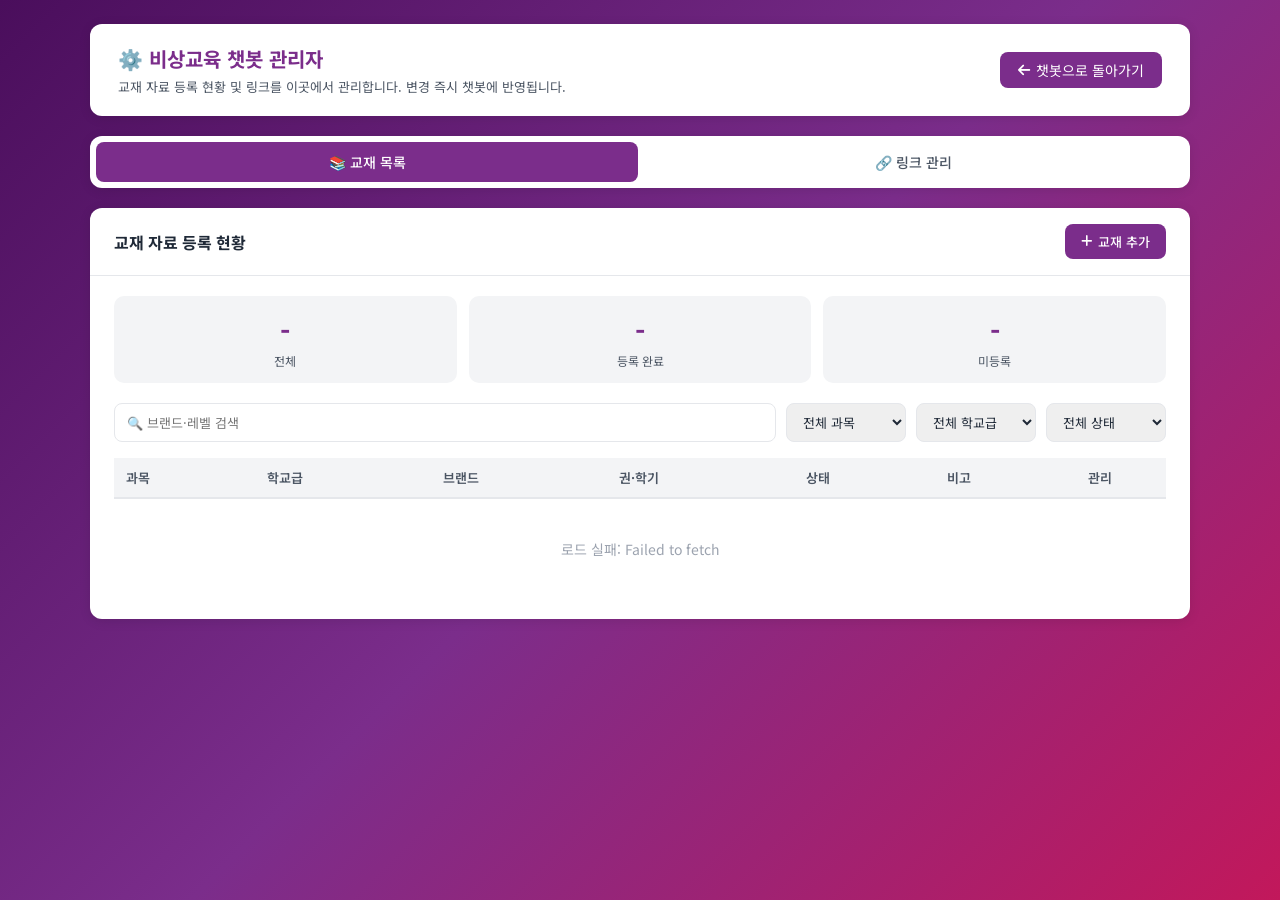
==== admin.html @ 57914b48 "Add files via upload" ====
<!DOCTYPE html>
<html lang="ko">
<head>
  <meta charset="UTF-8" />
  <meta name="viewport" content="width=device-width, initial-scale=1.0" />
  <title>비상교육 챗봇 관리자</title>
  <link rel="stylesheet" href="https://cdn.jsdelivr.net/npm/@fortawesome/fontawesome-free@6.4.0/css/all.min.css" />
  <link href="https://fonts.googleapis.com/css2?family=Noto+Sans+KR:wght@400;500;700&display=swap" rel="stylesheet" />
  <style>
    *, *::before, *::after { box-sizing: border-box; margin: 0; padding: 0; }
    :root {
      --primary: #7B2D8B;
      --primary-dark: #5a1f67;
      --accent: #E91E8C;
      --green: #16a34a;
      --red: #dc2626;
      --gray-100: #f3f4f6;
      --gray-200: #e5e7eb;
      --gray-400: #9ca3af;
      --gray-600: #4b5563;
      --gray-800: #1f2937;
      --shadow: 0 2px 12px rgba(0,0,0,0.1);
      --radius: 12px;
    }
    body {
      font-family: 'Noto Sans KR', sans-serif;
      background: linear-gradient(135deg, #4A0E5C 0%, #7B2D8B 50%, #C2185B 100%);
      min-height: 100vh;
      padding: 24px 16px;
      color: var(--gray-800);
    }
    .container { max-width: 1100px; margin: 0 auto; display: flex; flex-direction: column; gap: 20px; }

    /* ── 헤더 ── */
    .page-header {
      background: white;
      border-radius: var(--radius);
      padding: 20px 28px;
      box-shadow: var(--shadow);
      display: flex; align-items: center; justify-content: space-between; flex-wrap: wrap; gap: 12px;
    }
    .page-header h1 { font-size: 20px; font-weight: 700; color: var(--primary); }
    .page-header p { font-size: 13px; color: var(--gray-600); margin-top: 4px; }
    .back-btn {
      background: var(--primary); color: white; border: none; border-radius: 8px;
      padding: 8px 18px; font-size: 14px; cursor: pointer; text-decoration: none;
      display: inline-flex; align-items: center; gap: 6px;
    }
    .back-btn:hover { background: var(--primary-dark); }

    /* ── 탭 ── */
    .tab-bar {
      display: flex; gap: 4px;
      background: white; border-radius: var(--radius); padding: 6px;
      box-shadow: var(--shadow);
    }
    .tab-btn {
      flex: 1; padding: 10px; border: none; border-radius: 8px; cursor: pointer;
      font-size: 14px; font-weight: 500; font-family: inherit;
      background: transparent; color: var(--gray-600); transition: all 0.2s;
    }
    .tab-btn.active { background: var(--primary); color: white; }
    .tab-btn:hover:not(.active) { background: var(--gray-100); }

    /* ── 패널 ── */
    .panel { background: white; border-radius: var(--radius); box-shadow: var(--shadow); overflow: hidden; }
    .panel-header {
      padding: 16px 24px; border-bottom: 1px solid var(--gray-200);
      display: flex; align-items: center; justify-content: space-between; flex-wrap: wrap; gap: 10px;
    }
    .panel-header h2 { font-size: 16px; font-weight: 700; }
    .panel-body { padding: 20px 24px; }

    /* ── 버튼 ── */
    .btn {
      display: inline-flex; align-items: center; gap: 6px;
      padding: 8px 16px; border: none; border-radius: 8px; cursor: pointer;
      font-size: 13px; font-weight: 500; font-family: inherit; transition: all 0.2s;
    }
    .btn-primary { background: var(--primary); color: white; }
    .btn-primary:hover { background: var(--primary-dark); }
    .btn-success { background: var(--green); color: white; }
    .btn-success:hover { filter: brightness(0.9); }
    .btn-danger { background: var(--red); color: white; }
    .btn-danger:hover { filter: brightness(0.9); }
    .btn-ghost { background: var(--gray-100); color: var(--gray-600); border: 1px solid var(--gray-200); }
    .btn-ghost:hover { background: var(--gray-200); }
    .btn-sm { padding: 5px 10px; font-size: 12px; }

    /* ── 검색/필터 ── */
    .filter-row { display: flex; gap: 10px; flex-wrap: wrap; margin-bottom: 16px; }
    .filter-row input, .filter-row select {
      padding: 8px 12px; border: 1.5px solid var(--gray-200); border-radius: 8px;
      font-size: 13px; font-family: inherit; outline: none; color: var(--gray-800);
    }
    .filter-row input:focus, .filter-row select:focus { border-color: var(--primary); }
    .filter-row input { flex: 1; min-width: 160px; }
    .filter-row select { min-width: 120px; }

    /* ── 테이블 ── */
    .table-wrap { overflow-x: auto; }
    table { width: 100%; border-collapse: collapse; font-size: 13px; }
    th { background: var(--gray-100); padding: 10px 12px; text-align: left; font-weight: 600; color: var(--gray-600); border-bottom: 2px solid var(--gray-200); white-space: nowrap; }
    td { padding: 10px 12px; border-bottom: 1px solid var(--gray-200); vertical-align: middle; }
    tr:last-child td { border-bottom: none; }
    tr:hover td { background: #faf5ff; }

    .badge {
      display: inline-block; padding: 2px 8px; border-radius: 20px; font-size: 11px; font-weight: 600;
    }
    .badge-on { background: #dcfce7; color: #15803d; }
    .badge-off { background: #fee2e2; color: #dc2626; }

    .subject-tag {
      display: inline-block; padding: 2px 8px; border-radius: 20px; font-size: 11px; font-weight: 500;
    }
    .tag-수학 { background: #dbeafe; color: #1d4ed8; }
    .tag-영어 { background: #d1fae5; color: #065f46; }
    .tag-과학 { background: #fef3c7; color: #92400e; }
    .tag-사회역사 { background: #ede9fe; color: #5b21b6; }
    .tag-국어 { background: #fce7f3; color: #9d174d; }
    .tag-완자공부력 { background: #ffedd5; color: #9a3412; }

    /* ── 모달 ── */
    .modal-backdrop {
      display: none; position: fixed; inset: 0; background: rgba(0,0,0,0.5);
      z-index: 100; align-items: center; justify-content: center; padding: 20px;
    }
    .modal-backdrop.open { display: flex; }
    .modal {
      background: white; border-radius: var(--radius); width: 100%; max-width: 520px;
      box-shadow: 0 20px 60px rgba(0,0,0,0.3); overflow: hidden;
      animation: fadeUp 0.2s ease;
    }
    @keyframes fadeUp { from { opacity:0; transform:translateY(20px); } to { opacity:1; transform:none; } }
    .modal-header {
      padding: 16px 20px; background: var(--primary); color: white;
      display: flex; align-items: center; justify-content: space-between;
    }
    .modal-header h3 { font-size: 16px; font-weight: 700; }
    .modal-close { background: none; border: none; color: white; font-size: 20px; cursor: pointer; line-height: 1; }
    .modal-body { padding: 20px; display: flex; flex-direction: column; gap: 14px; }
    .modal-footer { padding: 14px 20px; border-top: 1px solid var(--gray-200); display: flex; justify-content: flex-end; gap: 10px; }

    .form-group { display: flex; flex-direction: column; gap: 5px; }
    .form-group label { font-size: 12px; font-weight: 600; color: var(--gray-600); }
    .form-group input, .form-group select, .form-group textarea {
      padding: 9px 12px; border: 1.5px solid var(--gray-200); border-radius: 8px;
      font-size: 14px; font-family: inherit; outline: none; color: var(--gray-800);
      transition: border-color 0.2s;
    }
    .form-group input:focus, .form-group select:focus, .form-group textarea:focus { border-color: var(--primary); }
    .form-group textarea { resize: vertical; min-height: 60px; }
    .checkbox-row { display: flex; align-items: center; gap: 8px; cursor: pointer; }
    .checkbox-row input[type="checkbox"] { width: 16px; height: 16px; accent-color: var(--primary); cursor: pointer; }
    .checkbox-row span { font-size: 14px; }

    /* ── 토스트 ── */
    .toast {
      position: fixed; bottom: 24px; right: 24px; z-index: 200;
      background: var(--gray-800); color: white; padding: 12px 20px; border-radius: 10px;
      font-size: 14px; box-shadow: 0 4px 20px rgba(0,0,0,0.3);
      transform: translateY(60px); opacity: 0; transition: all 0.3s ease;
    }
    .toast.show { transform: none; opacity: 1; }
    .toast.success { background: var(--green); }
    .toast.error { background: var(--red); }

    /* ── 요약 카드 ── */
    .stat-row { display: flex; gap: 12px; flex-wrap: wrap; margin-bottom: 20px; }
    .stat-card {
      flex: 1; min-width: 130px; background: var(--gray-100); border-radius: 10px;
      padding: 14px 16px; text-align: center;
    }
    .stat-num { font-size: 28px; font-weight: 700; color: var(--primary); }
    .stat-label { font-size: 12px; color: var(--gray-600); margin-top: 2px; }

    .tab-content { display: none; }
    .tab-content.active { display: block; }

    .empty-row td { text-align: center; color: var(--gray-400); padding: 40px; }
    .loading { text-align: center; color: var(--gray-400); padding: 40px; font-size: 14px; }
  </style>
</head>
<body>
<div class="container">

  <!-- 헤더 -->
  <div class="page-header">
    <div>
      <h1>⚙️ 비상교육 챗봇 관리자</h1>
      <p>교재 자료 등록 현황 및 링크를 이곳에서 관리합니다. 변경 즉시 챗봇에 반영됩니다.</p>
    </div>
    <a href="index.html" class="back-btn"><i class="fa fa-arrow-left"></i> 챗봇으로 돌아가기</a>
  </div>

  <!-- 탭 -->
  <div class="tab-bar">
    <button class="tab-btn active" onclick="switchTab('textbooks')">📚 교재 목록</button>
    <button class="tab-btn" onclick="switchTab('links')">🔗 링크 관리</button>
  </div>

  <!-- ══ 교재 탭 ══ -->
  <div id="tab-textbooks" class="tab-content active">
    <div class="panel">
      <div class="panel-header">
        <h2>교재 자료 등록 현황</h2>
        <button class="btn btn-primary" onclick="openTextbookModal()">
          <i class="fa fa-plus"></i> 교재 추가
        </button>
      </div>
      <div class="panel-body">
        <!-- 통계 -->
        <div class="stat-row" id="statRow">
          <div class="stat-card"><div class="stat-num" id="statTotal">-</div><div class="stat-label">전체</div></div>
          <div class="stat-card"><div class="stat-num" id="statReg">-</div><div class="stat-label">등록 완료</div></div>
          <div class="stat-card"><div class="stat-num" id="statUnreg">-</div><div class="stat-label">미등록</div></div>
        </div>
        <!-- 필터 -->
        <div class="filter-row">
          <input type="text" id="tbSearch" placeholder="🔍 브랜드·레벨 검색" oninput="renderTextbooks()" />
          <select id="tbSubject" onchange="renderTextbooks()">
            <option value="">전체 과목</option>
            <option>수학</option><option>영어</option><option>과학</option>
            <option>사회역사</option><option>국어</option><option>완자공부력</option>
          </select>
          <select id="tbGrade" onchange="renderTextbooks()">
            <option value="">전체 학교급</option>
            <option>고등</option><option>중학</option><option>초등</option>
          </select>
          <select id="tbStatus" onchange="renderTextbooks()">
            <option value="">전체 상태</option>
            <option value="true">등록 완료</option>
            <option value="false">미등록</option>
          </select>
        </div>
        <!-- 테이블 -->
        <div class="table-wrap">
          <table>
            <thead>
              <tr>
                <th>과목</th><th>학교급</th><th>브랜드</th><th>권·학기</th>
                <th>상태</th><th>비고</th><th style="width:90px">관리</th>
              </tr>
            </thead>
            <tbody id="tbBody"><tr><td colspan="7" class="loading">불러오는 중...</td></tr></tbody>
          </table>
        </div>
      </div>
    </div>
  </div>

  <!-- ══ 링크 탭 ══ -->
  <div id="tab-links" class="tab-content">
    <div class="panel">
      <div class="panel-header">
        <h2>서비스 링크 관리</h2>
        <button class="btn btn-primary" onclick="openLinkModal()">
          <i class="fa fa-plus"></i> 링크 추가
        </button>
      </div>
      <div class="panel-body">
        <p style="font-size:13px; color:var(--gray-600); margin-bottom:16px;">
          ⚠️ 링크를 변경하면 챗봇의 AI 안내 메시지에 즉시 반영됩니다. URL은 정확히 입력해 주세요.
        </p>
        <div class="table-wrap">
          <table>
            <thead>
              <tr><th>식별자</th><th>설명</th><th>URL</th><th>카테고리</th><th style="width:90px">관리</th></tr>
            </thead>
            <tbody id="lkBody"><tr><td colspan="5" class="loading">불러오는 중...</td></tr></tbody>
          </table>
        </div>
      </div>
    </div>
  </div>

</div><!-- /container -->

<!-- ══ 교재 모달 ══ -->
<div class="modal-backdrop" id="textbookModal">
  <div class="modal">
    <div class="modal-header">
      <h3 id="tbModalTitle">교재 추가</h3>
      <button class="modal-close" onclick="closeModal('textbookModal')">×</button>
    </div>
    <div class="modal-body">
      <input type="hidden" id="tbId" />
      <div class="form-group">
        <label>과목 *</label>
        <select id="tbSubjectInput">
          <option value="">선택</option>
          <option>수학</option><option>영어</option><option>과학</option>
          <option>사회역사</option><option>국어</option><option>완자공부력</option>
        </select>
      </div>
      <div class="form-group">
        <label>학교급 *</label>
        <select id="tbGradeInput">
          <option value="">선택</option>
          <option>고등</option><option>중학</option><option>초등</option>
        </select>
      </div>
      <div class="form-group">
        <label>브랜드(시리즈명) *</label>
        <input type="text" id="tbBrandInput" placeholder="예: 완자 기출PICK, 오투, 한끝" />
      </div>
      <div class="form-group">
        <label>권·학기 목록 *</label>
        <textarea id="tbLevelsInput" placeholder="예: 공통수학 1, 공통수학 2, 대수&#10;또는: 1-1, 1-2, 2-1, 2-2"></textarea>
      </div>
      <div class="form-group">
        <label>비고 (개정 정보 등)</label>
        <input type="text" id="tbNoteInput" placeholder="예: 15개정, 22개정, 라이트/파워" />
      </div>
      <label class="checkbox-row">
        <input type="checkbox" id="tbRegistered" checked />
        <span>자료실 등록 완료</span>
      </label>
    </div>
    <div class="modal-footer">
      <button class="btn btn-ghost" onclick="closeModal('textbookModal')">취소</button>
      <button class="btn btn-success" onclick="saveTextbook()"><i class="fa fa-save"></i> 저장</button>
    </div>
  </div>
</div>

<!-- ══ 링크 모달 ══ -->
<div class="modal-backdrop" id="linkModal">
  <div class="modal">
    <div class="modal-header">
      <h3 id="lkModalTitle">링크 추가</h3>
      <button class="modal-close" onclick="closeModal('linkModal')">×</button>
    </div>
    <div class="modal-body">
      <input type="hidden" id="lkId" />
      <div class="form-group">
        <label>식별자 (영문, 영문자·_만 사용) *</label>
        <input type="text" id="lkKeyInput" placeholder="예: vivasam, book_visang, kakao" />
      </div>
      <div class="form-group">
        <label>설명 *</label>
        <input type="text" id="lkLabelInput" placeholder="예: 비바샘 비상교재 자료실" />
      </div>
      <div class="form-group">
        <label>URL *</label>
        <input type="url" id="lkUrlInput" placeholder="https://..." />
      </div>
      <div class="form-group">
        <label>카테고리</label>
        <select id="lkCategoryInput">
          <option>비바샘</option><option>비상교재</option><option>스콘</option><option>기타</option>
        </select>
      </div>
    </div>
    <div class="modal-footer">
      <button class="btn btn-ghost" onclick="closeModal('linkModal')">취소</button>
      <button class="btn btn-success" onclick="saveLink()"><i class="fa fa-save"></i> 저장</button>
    </div>
  </div>
</div>

<!-- 토스트 -->
<div class="toast" id="toast"></div>

<script>
// ── 상태 ──
let allTextbooks = [];
let allLinks     = [];

// ── 탭 전환 ──
function switchTab(tab) {
  document.querySelectorAll('.tab-btn').forEach((b, i) => {
    b.classList.toggle('active', ['textbooks','links'][i] === tab);
  });
  document.querySelectorAll('.tab-content').forEach(c => c.classList.remove('active'));
  document.getElementById('tab-' + tab).classList.add('active');
}

// ── 초기화 ──
async function init() {
  await Promise.all([loadTextbooks(), loadLinks()]);
}

// ── Table API 절대 URL (Netlify 배포 환경에서도 동작) ──
const API_BASE = 'https://www.genspark.ai/api/code_sandbox_light/preview/0b8c60ae-258c-4dee-a4a9-c03cd18e338b';

// ── 교재 로드 ──
async function loadTextbooks() {
  try {
    let all = [], page = 1, limit = 500;
    while (true) {
      const res  = await fetch(`${API_BASE}/tables/textbooks?page=${page}&limit=${limit}`);
      const data = await res.json();
      all = all.concat(data.data || []);
      if (all.length >= data.total) break;
      page++;
    }
    allTextbooks = all;
    updateStats();
    renderTextbooks();
  } catch(e) {
    document.getElementById('tbBody').innerHTML = '<tr><td colspan="7" class="loading">로드 실패: ' + e.message + '</td></tr>';
  }
}

// ── 링크 로드 ──
async function loadLinks() {
  try {
    const res  = await fetch(`${API_BASE}/tables/links?limit=200`);
    const data = await res.json();
    allLinks   = data.data || [];
    renderLinks();
  } catch(e) {
    document.getElementById('lkBody').innerHTML = '<tr><td colspan="5" class="loading">로드 실패: ' + e.message + '</td></tr>';
  }
}

// ── 통계 업데이트 ──
function updateStats() {
  document.getElementById('statTotal').textContent = allTextbooks.length;
  document.getElementById('statReg').textContent   = allTextbooks.filter(t => t.registered).length;
  document.getElementById('statUnreg').textContent = allTextbooks.filter(t => !t.registered).length;
}

// ── 교재 렌더링 ──
function renderTextbooks() {
  const q       = (document.getElementById('tbSearch').value || '').toLowerCase();
  const subject = document.getElementById('tbSubject').value;
  const grade   = document.getElementById('tbGrade').value;
  const status  = document.getElementById('tbStatus').value;

  const filtered = allTextbooks.filter(t => {
    if (subject && t.subject !== subject) return false;
    if (grade   && t.grade   !== grade)   return false;
    if (status  !== '') {
      const want = status === 'true';
      if (Boolean(t.registered) !== want) return false;
    }
    if (q) {
      const hay = ((t.brand||'') + ' ' + (t.levels||'') + ' ' + (t.note||'')).toLowerCase();
      if (!hay.includes(q)) return false;
    }
    return true;
  });

  if (filtered.length === 0) {
    document.getElementById('tbBody').innerHTML = '<tr class="empty-row"><td colspan="7">검색 결과가 없습니다.</td></tr>';
    return;
  }

  const subjectKey = s => s ? s.replace(/[\s·]/g,'') : '';

  document.getElementById('tbBody').innerHTML = filtered.map(t => `
    <tr>
      <td><span class="subject-tag tag-${subjectKey(t.subject)}">${t.subject||'-'}</span></td>
      <td>${t.grade||'-'}</td>
      <td><strong>${t.brand||'-'}</strong></td>
      <td style="max-width:260px; word-break:break-word; font-size:12px;">${t.levels||'-'}</td>
      <td><span class="badge ${t.registered ? 'badge-on' : 'badge-off'}">${t.registered ? '등록 완료' : '미등록'}</span></td>
      <td style="font-size:12px; color:var(--gray-600);">${t.note||''}</td>
      <td>
        <button class="btn btn-ghost btn-sm" onclick="editTextbook('${t.id}')"><i class="fa fa-pen"></i></button>
        <button class="btn btn-danger btn-sm" style="margin-left:4px" onclick="deleteTextbook('${t.id}')"><i class="fa fa-trash"></i></button>
      </td>
    </tr>`).join('');
}

// ── 링크 렌더링 ──
function renderLinks() {
  if (allLinks.length === 0) {
    document.getElementById('lkBody').innerHTML = '<tr class="empty-row"><td colspan="5">링크가 없습니다.</td></tr>';
    return;
  }
  document.getElementById('lkBody').innerHTML = allLinks.map(l => `
    <tr>
      <td><code style="background:var(--gray-100);padding:2px 6px;border-radius:4px;font-size:12px;">${l.key||'-'}</code></td>
      <td>${l.label||'-'}</td>
      <td style="max-width:300px; overflow:hidden; text-overflow:ellipsis; white-space:nowrap;">
        <a href="${l.url}" target="_blank" style="color:#2563eb; text-decoration:none; font-size:12px;">${l.url||'-'}</a>
      </td>
      <td><span class="badge badge-on" style="background:#ede9fe;color:#5b21b6;">${l.category||'-'}</span></td>
      <td>
        <button class="btn btn-ghost btn-sm" onclick="editLink('${l.id}')"><i class="fa fa-pen"></i></button>
        <button class="btn btn-danger btn-sm" style="margin-left:4px" onclick="deleteLink('${l.id}')"><i class="fa fa-trash"></i></button>
      </td>
    </tr>`).join('');
}

// ── 교재 모달 ──
function openTextbookModal(data) {
  document.getElementById('tbModalTitle').textContent = data ? '교재 수정' : '교재 추가';
  document.getElementById('tbId').value            = data?.id || '';
  document.getElementById('tbSubjectInput').value  = data?.subject || '';
  document.getElementById('tbGradeInput').value    = data?.grade || '';
  document.getElementById('tbBrandInput').value    = data?.brand || '';
  document.getElementById('tbLevelsInput').value   = data?.levels || '';
  document.getElementById('tbNoteInput').value     = data?.note || '';
  document.getElementById('tbRegistered').checked  = data ? Boolean(data.registered) : true;
  document.getElementById('textbookModal').classList.add('open');
}

function editTextbook(id) {
  const t = allTextbooks.find(x => x.id === id);
  if (t) openTextbookModal(t);
}

async function saveTextbook() {
  const id       = document.getElementById('tbId').value;
  const payload  = {
    subject:    document.getElementById('tbSubjectInput').value.trim(),
    grade:      document.getElementById('tbGradeInput').value.trim(),
    brand:      document.getElementById('tbBrandInput').value.trim(),
    levels:     document.getElementById('tbLevelsInput').value.trim(),
    note:       document.getElementById('tbNoteInput').value.trim(),
    registered: document.getElementById('tbRegistered').checked
  };
  if (!payload.subject || !payload.grade || !payload.brand || !payload.levels) {
    showToast('과목, 학교급, 브랜드, 권·학기는 필수입니다.', 'error');
    return;
  }
  try {
    const method = id ? 'PUT' : 'POST';
    const url    = id ? `${API_BASE}/tables/textbooks/${id}` : `${API_BASE}/tables/textbooks`;
    const res    = await fetch(url, { method, headers: {'Content-Type':'application/json'}, body: JSON.stringify(payload) });
    if (!res.ok) throw new Error(await res.text());
    showToast(id ? '교재가 수정되었습니다.' : '교재가 추가되었습니다.', 'success');
    closeModal('textbookModal');
    await loadTextbooks();
  } catch(e) {
    showToast('저장 실패: ' + e.message, 'error');
  }
}

async function deleteTextbook(id) {
  const t = allTextbooks.find(x => x.id === id);
  if (!confirm(`"${t?.brand} (${t?.grade})" 교재를 삭제하시겠습니까?`)) return;
  try {
    const res = await fetch(`${API_BASE}/tables/textbooks/${id}`, { method: 'DELETE' });
    if (res.status !== 204 && !res.ok) throw new Error(await res.text());
    showToast('삭제되었습니다.', 'success');
    await loadTextbooks();
  } catch(e) {
    showToast('삭제 실패: ' + e.message, 'error');
  }
}

// ── 링크 모달 ──
function openLinkModal(data) {
  document.getElementById('lkModalTitle').textContent  = data ? '링크 수정' : '링크 추가';
  document.getElementById('lkId').value               = data?.id || '';
  document.getElementById('lkKeyInput').value         = data?.key || '';
  document.getElementById('lkLabelInput').value       = data?.label || '';
  document.getElementById('lkUrlInput').value         = data?.url || '';
  document.getElementById('lkCategoryInput').value    = data?.category || '기타';
  document.getElementById('linkModal').classList.add('open');
}

function editLink(id) {
  const l = allLinks.find(x => x.id === id);
  if (l) openLinkModal(l);
}

async function saveLink() {
  const id      = document.getElementById('lkId').value;
  const payload = {
    key:      document.getElementById('lkKeyInput').value.trim(),
    label:    document.getElementById('lkLabelInput').value.trim(),
    url:      document.getElementById('lkUrlInput').value.trim(),
    category: document.getElementById('lkCategoryInput').value
  };
  if (!payload.key || !payload.label || !payload.url) {
    showToast('식별자, 설명, URL은 필수입니다.', 'error');
    return;
  }
  try {
    const method = id ? 'PUT' : 'POST';
    const url    = id ? `${API_BASE}/tables/links/${id}` : `${API_BASE}/tables/links`;
    const res    = await fetch(url, { method, headers: {'Content-Type':'application/json'}, body: JSON.stringify(payload) });
    if (!res.ok) throw new Error(await res.text());
    showToast(id ? '링크가 수정되었습니다.' : '링크가 추가되었습니다.', 'success');
    closeModal('linkModal');
    await loadLinks();
  } catch(e) {
    showToast('저장 실패: ' + e.message, 'error');
  }
}

async function deleteLink(id) {
  const l = allLinks.find(x => x.id === id);
  if (!confirm(`"${l?.label}" 링크를 삭제하시겠습니까?`)) return;
  try {
    const res = await fetch(`${API_BASE}/tables/links/${id}`, { method: 'DELETE' });
    if (res.status !== 204 && !res.ok) throw new Error(await res.text());
    showToast('삭제되었습니다.', 'success');
    await loadLinks();
  } catch(e) {
    showToast('삭제 실패: ' + e.message, 'error');
  }
}

// ── 공통 ──
function closeModal(id) {
  document.getElementById(id).classList.remove('open');
}

// 모달 외부 클릭 시 닫기
document.querySelectorAll('.modal-backdrop').forEach(bd => {
  bd.addEventListener('click', e => { if (e.target === bd) bd.classList.remove('open'); });
});

function showToast(msg, type = '') {
  const t = document.getElementById('toast');
  t.textContent = msg;
  t.className = 'toast ' + type;
  void t.offsetWidth;
  t.classList.add('show');
  setTimeout(() => t.classList.remove('show'), 3000);
}

init();
</script>
</body>
</html>
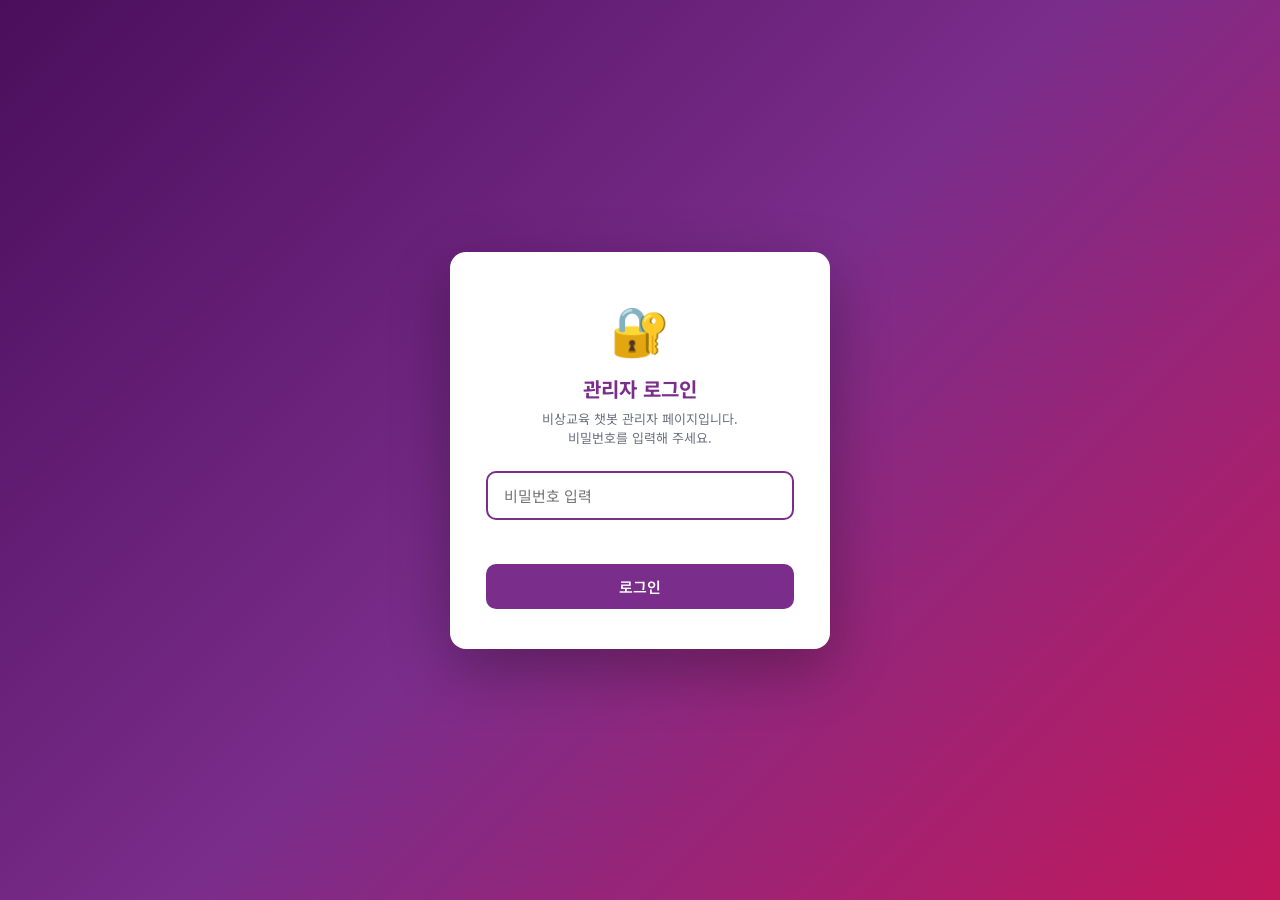
==== commit b19b07f8: "Enhance admin page with logout and lock screen Updated the admin interface to include a logout butto" ====
--- a/admin.html
+++ b/admin.html
@@ -191,7 +191,14 @@
       <h1>⚙️ 비상교육 챗봇 관리자</h1>
       <p>교재 자료 등록 현황 및 링크를 이곳에서 관리합니다. 변경 즉시 챗봇에 반영됩니다.</p>
     </div>
-    <a href="index.html" class="back-btn"><i class="fa fa-arrow-left"></i> 챗봇으로 돌아가기</a>
+    <div style="display:flex; gap:10px; align-items:center;">
+      <a href="https://mcmasterlee.github.io/visang-chatbot" class="back-btn"><i class="fa fa-arrow-left"></i> 챗봇으로 돌아가기</a>
+      <button onclick="logout()" style="
+        background:#fee2e2; color:#dc2626; border:1px solid #fca5a5;
+        border-radius:8px; padding:8px 16px; font-size:14px; font-weight:500;
+        font-family:inherit; cursor:pointer; display:flex; align-items:center; gap:6px;
+      "><i class="fa fa-right-from-bracket"></i> 로그아웃</button>
+    </div>
   </div>
 
   <!-- 탭 -->
@@ -363,7 +370,79 @@
 <!-- 토스트 -->
 <div class="toast" id="toast"></div>
 
+<!-- ══ 비밀번호 잠금 화면 ══ -->
+<div id="lockScreen" style="
+  display:none; position:fixed; inset:0; z-index:999;
+  background:linear-gradient(135deg,#4A0E5C 0%,#7B2D8B 50%,#C2185B 100%);
+  align-items:center; justify-content:center;
+">
+  <div style="
+    background:white; border-radius:16px; padding:40px 36px;
+    width:100%; max-width:380px; box-shadow:0 20px 60px rgba(0,0,0,0.3);
+    text-align:center;
+  ">
+    <div style="font-size:48px; margin-bottom:12px;">🔐</div>
+    <h2 style="font-size:20px; font-weight:700; color:#7B2D8B; margin-bottom:6px;">관리자 로그인</h2>
+    <p style="font-size:13px; color:#6b7280; margin-bottom:24px;">비상교육 챗봇 관리자 페이지입니다.<br>비밀번호를 입력해 주세요.</p>
+    <input
+      type="password"
+      id="pwInput"
+      placeholder="비밀번호 입력"
+      onkeydown="if(event.key==='Enter') checkPassword()"
+      style="
+        width:100%; padding:12px 16px; border:2px solid #e5e7eb;
+        border-radius:10px; font-size:15px; outline:none;
+        font-family:inherit; margin-bottom:12px;
+        transition:border-color 0.2s;
+      "
+      onfocus="this.style.borderColor='#7B2D8B'"
+      onblur="this.style.borderColor='#e5e7eb'"
+    />
+    <div id="pwError" style="color:#dc2626; font-size:13px; min-height:20px; margin-bottom:12px;"></div>
+    <button onclick="checkPassword()" style="
+      width:100%; padding:12px; background:#7B2D8B; color:white;
+      border:none; border-radius:10px; font-size:15px; font-weight:600;
+      font-family:inherit; cursor:pointer; transition:background 0.2s;
+    " onmouseover="this.style.background='#5a1f67'" onmouseout="this.style.background='#7B2D8B'">
+      로그인
+    </button>
+  </div>
+</div>
+
 <script>
+// ── 비밀번호 설정 (변경 시 이 값만 수정) ──
+const ADMIN_PASSWORD = 'visang2024!';
+
+// ── 비밀번호 확인 ──
+function checkPassword() {
+  const input = document.getElementById('pwInput').value;
+  const errEl = document.getElementById('pwError');
+  if (input === ADMIN_PASSWORD) {
+    // 세션 저장 (탭 닫으면 초기화)
+    sessionStorage.setItem('admin_auth', 'ok');
+    document.getElementById('lockScreen').style.display = 'none';
+    init();
+  } else {
+    errEl.textContent = '❌ 비밀번호가 올바르지 않습니다.';
+    document.getElementById('pwInput').value = '';
+    document.getElementById('pwInput').focus();
+    setTimeout(() => errEl.textContent = '', 2500);
+  }
+}
+
+// ── 잠금 화면 표시 여부 확인 ──
+function checkAuth() {
+  if (sessionStorage.getItem('admin_auth') === 'ok') {
+    // 이미 인증됨 → 바로 초기화
+    init();
+  } else {
+    // 잠금 화면 표시
+    const ls = document.getElementById('lockScreen');
+    ls.style.display = 'flex';
+    setTimeout(() => document.getElementById('pwInput').focus(), 100);
+  }
+}
+
 // ── 상태 ──
 let allTextbooks = [];
 let allLinks     = [];
@@ -380,6 +459,12 @@
 // ── 초기화 ──
 async function init() {
   await Promise.all([loadTextbooks(), loadLinks()]);
+}
+
+// ── 로그아웃 ──
+function logout() {
+  sessionStorage.removeItem('admin_auth');
+  location.reload();
 }
 
 // ── Table API 절대 URL (Netlify 배포 환경에서도 동작) ──
@@ -618,7 +703,8 @@
   setTimeout(() => t.classList.remove('show'), 3000);
 }
 
-init();
+// 페이지 로드 시 인증 확인
+checkAuth();
 </script>
 </body>
 </html>
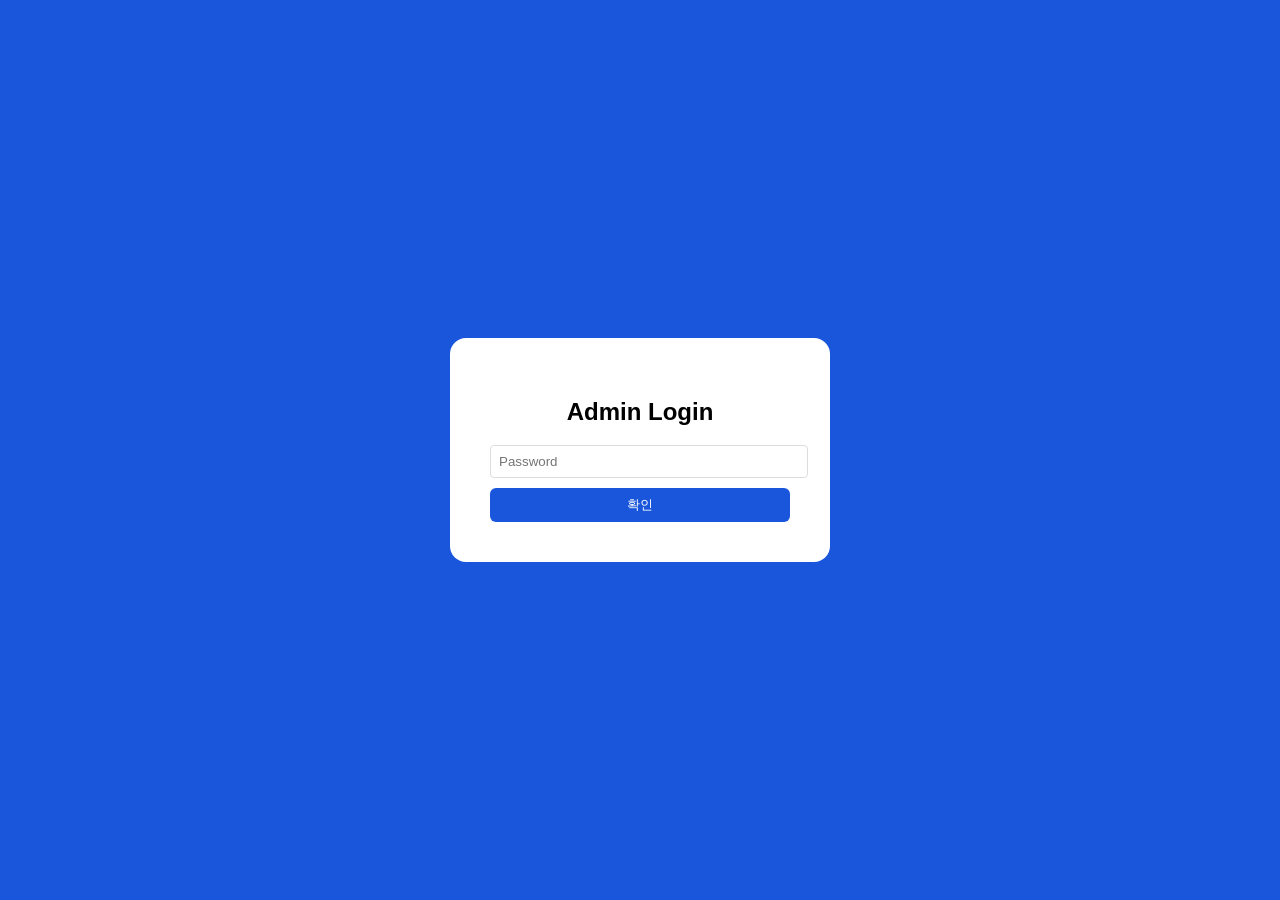
==== commit c5e5afa1: "Change greeting from 'Hello' to 'Goodbye'" ====
--- a/admin.html
+++ b/admin.html
@@ -2,709 +2,103 @@
 <html lang="ko">
 <head>
   <meta charset="UTF-8" />
-  <meta name="viewport" content="width=device-width, initial-scale=1.0" />
   <title>비상교육 챗봇 관리자</title>
   <link rel="stylesheet" href="https://cdn.jsdelivr.net/npm/@fortawesome/fontawesome-free@6.4.0/css/all.min.css" />
-  <link href="https://fonts.googleapis.com/css2?family=Noto+Sans+KR:wght@400;500;700&display=swap" rel="stylesheet" />
   <style>
-    *, *::before, *::after { box-sizing: border-box; margin: 0; padding: 0; }
-    :root {
-      --primary: #7B2D8B;
-      --primary-dark: #5a1f67;
-      --accent: #E91E8C;
-      --green: #16a34a;
-      --red: #dc2626;
-      --gray-100: #f3f4f6;
-      --gray-200: #e5e7eb;
-      --gray-400: #9ca3af;
-      --gray-600: #4b5563;
-      --gray-800: #1f2937;
-      --shadow: 0 2px 12px rgba(0,0,0,0.1);
-      --radius: 12px;
-    }
-    body {
-      font-family: 'Noto Sans KR', sans-serif;
-      background: linear-gradient(135deg, #4A0E5C 0%, #7B2D8B 50%, #C2185B 100%);
-      min-height: 100vh;
-      padding: 24px 16px;
-      color: var(--gray-800);
-    }
-    .container { max-width: 1100px; margin: 0 auto; display: flex; flex-direction: column; gap: 20px; }
-
-    /* ── 헤더 ── */
-    .page-header {
-      background: white;
-      border-radius: var(--radius);
-      padding: 20px 28px;
-      box-shadow: var(--shadow);
-      display: flex; align-items: center; justify-content: space-between; flex-wrap: wrap; gap: 12px;
-    }
-    .page-header h1 { font-size: 20px; font-weight: 700; color: var(--primary); }
-    .page-header p { font-size: 13px; color: var(--gray-600); margin-top: 4px; }
-    .back-btn {
-      background: var(--primary); color: white; border: none; border-radius: 8px;
-      padding: 8px 18px; font-size: 14px; cursor: pointer; text-decoration: none;
-      display: inline-flex; align-items: center; gap: 6px;
-    }
-    .back-btn:hover { background: var(--primary-dark); }
-
-    /* ── 탭 ── */
-    .tab-bar {
-      display: flex; gap: 4px;
-      background: white; border-radius: var(--radius); padding: 6px;
-      box-shadow: var(--shadow);
-    }
-    .tab-btn {
-      flex: 1; padding: 10px; border: none; border-radius: 8px; cursor: pointer;
-      font-size: 14px; font-weight: 500; font-family: inherit;
-      background: transparent; color: var(--gray-600); transition: all 0.2s;
-    }
-    .tab-btn.active { background: var(--primary); color: white; }
-    .tab-btn:hover:not(.active) { background: var(--gray-100); }
-
-    /* ── 패널 ── */
-    .panel { background: white; border-radius: var(--radius); box-shadow: var(--shadow); overflow: hidden; }
-    .panel-header {
-      padding: 16px 24px; border-bottom: 1px solid var(--gray-200);
-      display: flex; align-items: center; justify-content: space-between; flex-wrap: wrap; gap: 10px;
-    }
-    .panel-header h2 { font-size: 16px; font-weight: 700; }
-    .panel-body { padding: 20px 24px; }
-
-    /* ── 버튼 ── */
-    .btn {
-      display: inline-flex; align-items: center; gap: 6px;
-      padding: 8px 16px; border: none; border-radius: 8px; cursor: pointer;
-      font-size: 13px; font-weight: 500; font-family: inherit; transition: all 0.2s;
-    }
-    .btn-primary { background: var(--primary); color: white; }
-    .btn-primary:hover { background: var(--primary-dark); }
-    .btn-success { background: var(--green); color: white; }
-    .btn-success:hover { filter: brightness(0.9); }
-    .btn-danger { background: var(--red); color: white; }
-    .btn-danger:hover { filter: brightness(0.9); }
-    .btn-ghost { background: var(--gray-100); color: var(--gray-600); border: 1px solid var(--gray-200); }
-    .btn-ghost:hover { background: var(--gray-200); }
-    .btn-sm { padding: 5px 10px; font-size: 12px; }
-
-    /* ── 검색/필터 ── */
-    .filter-row { display: flex; gap: 10px; flex-wrap: wrap; margin-bottom: 16px; }
-    .filter-row input, .filter-row select {
-      padding: 8px 12px; border: 1.5px solid var(--gray-200); border-radius: 8px;
-      font-size: 13px; font-family: inherit; outline: none; color: var(--gray-800);
-    }
-    .filter-row input:focus, .filter-row select:focus { border-color: var(--primary); }
-    .filter-row input { flex: 1; min-width: 160px; }
-    .filter-row select { min-width: 120px; }
-
-    /* ── 테이블 ── */
-    .table-wrap { overflow-x: auto; }
-    table { width: 100%; border-collapse: collapse; font-size: 13px; }
-    th { background: var(--gray-100); padding: 10px 12px; text-align: left; font-weight: 600; color: var(--gray-600); border-bottom: 2px solid var(--gray-200); white-space: nowrap; }
-    td { padding: 10px 12px; border-bottom: 1px solid var(--gray-200); vertical-align: middle; }
-    tr:last-child td { border-bottom: none; }
-    tr:hover td { background: #faf5ff; }
-
-    .badge {
-      display: inline-block; padding: 2px 8px; border-radius: 20px; font-size: 11px; font-weight: 600;
-    }
-    .badge-on { background: #dcfce7; color: #15803d; }
-    .badge-off { background: #fee2e2; color: #dc2626; }
-
-    .subject-tag {
-      display: inline-block; padding: 2px 8px; border-radius: 20px; font-size: 11px; font-weight: 500;
-    }
-    .tag-수학 { background: #dbeafe; color: #1d4ed8; }
-    .tag-영어 { background: #d1fae5; color: #065f46; }
-    .tag-과학 { background: #fef3c7; color: #92400e; }
-    .tag-사회역사 { background: #ede9fe; color: #5b21b6; }
-    .tag-국어 { background: #fce7f3; color: #9d174d; }
-    .tag-완자공부력 { background: #ffedd5; color: #9a3412; }
-
-    /* ── 모달 ── */
-    .modal-backdrop {
-      display: none; position: fixed; inset: 0; background: rgba(0,0,0,0.5);
-      z-index: 100; align-items: center; justify-content: center; padding: 20px;
-    }
-    .modal-backdrop.open { display: flex; }
-    .modal {
-      background: white; border-radius: var(--radius); width: 100%; max-width: 520px;
-      box-shadow: 0 20px 60px rgba(0,0,0,0.3); overflow: hidden;
-      animation: fadeUp 0.2s ease;
-    }
-    @keyframes fadeUp { from { opacity:0; transform:translateY(20px); } to { opacity:1; transform:none; } }
-    .modal-header {
-      padding: 16px 20px; background: var(--primary); color: white;
-      display: flex; align-items: center; justify-content: space-between;
-    }
-    .modal-header h3 { font-size: 16px; font-weight: 700; }
-    .modal-close { background: none; border: none; color: white; font-size: 20px; cursor: pointer; line-height: 1; }
-    .modal-body { padding: 20px; display: flex; flex-direction: column; gap: 14px; }
-    .modal-footer { padding: 14px 20px; border-top: 1px solid var(--gray-200); display: flex; justify-content: flex-end; gap: 10px; }
-
-    .form-group { display: flex; flex-direction: column; gap: 5px; }
-    .form-group label { font-size: 12px; font-weight: 600; color: var(--gray-600); }
-    .form-group input, .form-group select, .form-group textarea {
-      padding: 9px 12px; border: 1.5px solid var(--gray-200); border-radius: 8px;
-      font-size: 14px; font-family: inherit; outline: none; color: var(--gray-800);
-      transition: border-color 0.2s;
-    }
-    .form-group input:focus, .form-group select:focus, .form-group textarea:focus { border-color: var(--primary); }
-    .form-group textarea { resize: vertical; min-height: 60px; }
-    .checkbox-row { display: flex; align-items: center; gap: 8px; cursor: pointer; }
-    .checkbox-row input[type="checkbox"] { width: 16px; height: 16px; accent-color: var(--primary); cursor: pointer; }
-    .checkbox-row span { font-size: 14px; }
-
-    /* ── 토스트 ── */
-    .toast {
-      position: fixed; bottom: 24px; right: 24px; z-index: 200;
-      background: var(--gray-800); color: white; padding: 12px 20px; border-radius: 10px;
-      font-size: 14px; box-shadow: 0 4px 20px rgba(0,0,0,0.3);
-      transform: translateY(60px); opacity: 0; transition: all 0.3s ease;
-    }
-    .toast.show { transform: none; opacity: 1; }
-    .toast.success { background: var(--green); }
-    .toast.error { background: var(--red); }
-
-    /* ── 요약 카드 ── */
-    .stat-row { display: flex; gap: 12px; flex-wrap: wrap; margin-bottom: 20px; }
-    .stat-card {
-      flex: 1; min-width: 130px; background: var(--gray-100); border-radius: 10px;
-      padding: 14px 16px; text-align: center;
-    }
-    .stat-num { font-size: 28px; font-weight: 700; color: var(--primary); }
-    .stat-label { font-size: 12px; color: var(--gray-600); margin-top: 2px; }
-
-    .tab-content { display: none; }
-    .tab-content.active { display: block; }
-
-    .empty-row td { text-align: center; color: var(--gray-400); padding: 40px; }
-    .loading { text-align: center; color: var(--gray-400); padding: 40px; font-size: 14px; }
+    body { font-family: sans-serif; background: #f0f2f5; margin: 0; padding: 20px; }
+    .card { background: white; border-radius: 12px; padding: 20px; box-shadow: 0 2px 10px rgba(0,0,0,0.1); max-width: 1000px; margin: 0 auto; }
+    h1 { color: #1a56db; font-size: 20px; }
+    table { width: 100%; border-collapse: collapse; margin-top: 20px; }
+    th, td { padding: 12px; text-align: left; border-bottom: 1px solid #eee; }
+    th { background: #f8f9fa; }
+    .btn { padding: 8px 16px; border-radius: 6px; cursor: pointer; border: none; font-size: 13px; }
+    .btn-primary { background: #1a56db; color: white; }
+    .btn-danger { background: #ef4444; color: white; }
+    input, select { padding: 8px; border: 1px solid #ddd; border-radius: 4px; }
+    
+    /* 잠금 화면 */
+    #lockScreen { position: fixed; inset: 0; background: #1a56db; display: flex; align-items: center; justify-content: center; z-index: 1000; }
+    .lock-box { background: white; padding: 40px; border-radius: 16px; text-align: center; width: 300px; }
   </style>
 </head>
 <body>
-<div class="container">
 
-  <!-- 헤더 -->
-  <div class="page-header">
-    <div>
-      <h1>⚙️ 비상교육 챗봇 관리자</h1>
-      <p>교재 자료 등록 현황 및 링크를 이곳에서 관리합니다. 변경 즉시 챗봇에 반영됩니다.</p>
-    </div>
-    <div style="display:flex; gap:10px; align-items:center;">
-      <a href="https://mcmasterlee.github.io/visang-chatbot" class="back-btn"><i class="fa fa-arrow-left"></i> 챗봇으로 돌아가기</a>
-      <button onclick="logout()" style="
-        background:#fee2e2; color:#dc2626; border:1px solid #fca5a5;
-        border-radius:8px; padding:8px 16px; font-size:14px; font-weight:500;
-        font-family:inherit; cursor:pointer; display:flex; align-items:center; gap:6px;
-      "><i class="fa fa-right-from-bracket"></i> 로그아웃</button>
-    </div>
-  </div>
-
-  <!-- 탭 -->
-  <div class="tab-bar">
-    <button class="tab-btn active" onclick="switchTab('textbooks')">📚 교재 목록</button>
-    <button class="tab-btn" onclick="switchTab('links')">🔗 링크 관리</button>
-  </div>
-
-  <!-- ══ 교재 탭 ══ -->
-  <div id="tab-textbooks" class="tab-content active">
-    <div class="panel">
-      <div class="panel-header">
-        <h2>교재 자료 등록 현황</h2>
-        <button class="btn btn-primary" onclick="openTextbookModal()">
-          <i class="fa fa-plus"></i> 교재 추가
-        </button>
-      </div>
-      <div class="panel-body">
-        <!-- 통계 -->
-        <div class="stat-row" id="statRow">
-          <div class="stat-card"><div class="stat-num" id="statTotal">-</div><div class="stat-label">전체</div></div>
-          <div class="stat-card"><div class="stat-num" id="statReg">-</div><div class="stat-label">등록 완료</div></div>
-          <div class="stat-card"><div class="stat-num" id="statUnreg">-</div><div class="stat-label">미등록</div></div>
-        </div>
-        <!-- 필터 -->
-        <div class="filter-row">
-          <input type="text" id="tbSearch" placeholder="🔍 브랜드·레벨 검색" oninput="renderTextbooks()" />
-          <select id="tbSubject" onchange="renderTextbooks()">
-            <option value="">전체 과목</option>
-            <option>수학</option><option>영어</option><option>과학</option>
-            <option>사회역사</option><option>국어</option><option>완자공부력</option>
-          </select>
-          <select id="tbGrade" onchange="renderTextbooks()">
-            <option value="">전체 학교급</option>
-            <option>고등</option><option>중학</option><option>초등</option>
-          </select>
-          <select id="tbStatus" onchange="renderTextbooks()">
-            <option value="">전체 상태</option>
-            <option value="true">등록 완료</option>
-            <option value="false">미등록</option>
-          </select>
-        </div>
-        <!-- 테이블 -->
-        <div class="table-wrap">
-          <table>
-            <thead>
-              <tr>
-                <th>과목</th><th>학교급</th><th>브랜드</th><th>권·학기</th>
-                <th>상태</th><th>비고</th><th style="width:90px">관리</th>
-              </tr>
-            </thead>
-            <tbody id="tbBody"><tr><td colspan="7" class="loading">불러오는 중...</td></tr></tbody>
-          </table>
-        </div>
-      </div>
-    </div>
-  </div>
-
-  <!-- ══ 링크 탭 ══ -->
-  <div id="tab-links" class="tab-content">
-    <div class="panel">
-      <div class="panel-header">
-        <h2>서비스 링크 관리</h2>
-        <button class="btn btn-primary" onclick="openLinkModal()">
-          <i class="fa fa-plus"></i> 링크 추가
-        </button>
-      </div>
-      <div class="panel-body">
-        <p style="font-size:13px; color:var(--gray-600); margin-bottom:16px;">
-          ⚠️ 링크를 변경하면 챗봇의 AI 안내 메시지에 즉시 반영됩니다. URL은 정확히 입력해 주세요.
-        </p>
-        <div class="table-wrap">
-          <table>
-            <thead>
-              <tr><th>식별자</th><th>설명</th><th>URL</th><th>카테고리</th><th style="width:90px">관리</th></tr>
-            </thead>
-            <tbody id="lkBody"><tr><td colspan="5" class="loading">불러오는 중...</td></tr></tbody>
-          </table>
-        </div>
-      </div>
-    </div>
-  </div>
-
-</div><!-- /container -->
-
-<!-- ══ 교재 모달 ══ -->
-<div class="modal-backdrop" id="textbookModal">
-  <div class="modal">
-    <div class="modal-header">
-      <h3 id="tbModalTitle">교재 추가</h3>
-      <button class="modal-close" onclick="closeModal('textbookModal')">×</button>
-    </div>
-    <div class="modal-body">
-      <input type="hidden" id="tbId" />
-      <div class="form-group">
-        <label>과목 *</label>
-        <select id="tbSubjectInput">
-          <option value="">선택</option>
-          <option>수학</option><option>영어</option><option>과학</option>
-          <option>사회역사</option><option>국어</option><option>완자공부력</option>
-        </select>
-      </div>
-      <div class="form-group">
-        <label>학교급 *</label>
-        <select id="tbGradeInput">
-          <option value="">선택</option>
-          <option>고등</option><option>중학</option><option>초등</option>
-        </select>
-      </div>
-      <div class="form-group">
-        <label>브랜드(시리즈명) *</label>
-        <input type="text" id="tbBrandInput" placeholder="예: 완자 기출PICK, 오투, 한끝" />
-      </div>
-      <div class="form-group">
-        <label>권·학기 목록 *</label>
-        <textarea id="tbLevelsInput" placeholder="예: 공통수학 1, 공통수학 2, 대수&#10;또는: 1-1, 1-2, 2-1, 2-2"></textarea>
-      </div>
-      <div class="form-group">
-        <label>비고 (개정 정보 등)</label>
-        <input type="text" id="tbNoteInput" placeholder="예: 15개정, 22개정, 라이트/파워" />
-      </div>
-      <label class="checkbox-row">
-        <input type="checkbox" id="tbRegistered" checked />
-        <span>자료실 등록 완료</span>
-      </label>
-    </div>
-    <div class="modal-footer">
-      <button class="btn btn-ghost" onclick="closeModal('textbookModal')">취소</button>
-      <button class="btn btn-success" onclick="saveTextbook()"><i class="fa fa-save"></i> 저장</button>
-    </div>
+<div id="lockScreen">
+  <div class="lock-box">
+    <h2>Admin Login</h2>
+    <input type="password" id="pwInput" placeholder="Password" style="width:100%; margin-bottom:10px;">
+    <button class="btn btn-primary" style="width:100%" onclick="checkAuth()">확인</button>
   </div>
 </div>
 
-<!-- ══ 링크 모달 ══ -->
-<div class="modal-backdrop" id="linkModal">
-  <div class="modal">
-    <div class="modal-header">
-      <h3 id="lkModalTitle">링크 추가</h3>
-      <button class="modal-close" onclick="closeModal('linkModal')">×</button>
-    </div>
-    <div class="modal-body">
-      <input type="hidden" id="lkId" />
-      <div class="form-group">
-        <label>식별자 (영문, 영문자·_만 사용) *</label>
-        <input type="text" id="lkKeyInput" placeholder="예: vivasam, book_visang, kakao" />
-      </div>
-      <div class="form-group">
-        <label>설명 *</label>
-        <input type="text" id="lkLabelInput" placeholder="예: 비바샘 비상교재 자료실" />
-      </div>
-      <div class="form-group">
-        <label>URL *</label>
-        <input type="url" id="lkUrlInput" placeholder="https://..." />
-      </div>
-      <div class="form-group">
-        <label>카테고리</label>
-        <select id="lkCategoryInput">
-          <option>비바샘</option><option>비상교재</option><option>스콘</option><option>기타</option>
-        </select>
-      </div>
-    </div>
-    <div class="modal-footer">
-      <button class="btn btn-ghost" onclick="closeModal('linkModal')">취소</button>
-      <button class="btn btn-success" onclick="saveLink()"><i class="fa fa-save"></i> 저장</button>
-    </div>
+<div class="card">
+  <div style="display:flex; justify-content:space-between; align-items:center;">
+    <h1>교재 데이터 관리</h1>
+    <button class="btn btn-primary" onclick="addBook()">신규 등록</button>
   </div>
-</div>
-
-<!-- 토스트 -->
-<div class="toast" id="toast"></div>
-
-<!-- ══ 비밀번호 잠금 화면 ══ -->
-<div id="lockScreen" style="
-  display:none; position:fixed; inset:0; z-index:999;
-  background:linear-gradient(135deg,#4A0E5C 0%,#7B2D8B 50%,#C2185B 100%);
-  align-items:center; justify-content:center;
-">
-  <div style="
-    background:white; border-radius:16px; padding:40px 36px;
-    width:100%; max-width:380px; box-shadow:0 20px 60px rgba(0,0,0,0.3);
-    text-align:center;
-  ">
-    <div style="font-size:48px; margin-bottom:12px;">🔐</div>
-    <h2 style="font-size:20px; font-weight:700; color:#7B2D8B; margin-bottom:6px;">관리자 로그인</h2>
-    <p style="font-size:13px; color:#6b7280; margin-bottom:24px;">비상교육 챗봇 관리자 페이지입니다.<br>비밀번호를 입력해 주세요.</p>
-    <input
-      type="password"
-      id="pwInput"
-      placeholder="비밀번호 입력"
-      onkeydown="if(event.key==='Enter') checkPassword()"
-      style="
-        width:100%; padding:12px 16px; border:2px solid #e5e7eb;
-        border-radius:10px; font-size:15px; outline:none;
-        font-family:inherit; margin-bottom:12px;
-        transition:border-color 0.2s;
-      "
-      onfocus="this.style.borderColor='#7B2D8B'"
-      onblur="this.style.borderColor='#e5e7eb'"
-    />
-    <div id="pwError" style="color:#dc2626; font-size:13px; min-height:20px; margin-bottom:12px;"></div>
-    <button onclick="checkPassword()" style="
-      width:100%; padding:12px; background:#7B2D8B; color:white;
-      border:none; border-radius:10px; font-size:15px; font-weight:600;
-      font-family:inherit; cursor:pointer; transition:background 0.2s;
-    " onmouseover="this.style.background='#5a1f67'" onmouseout="this.style.background='#7B2D8B'">
-      로그인
-    </button>
-  </div>
+  
+  <table>
+    <thead>
+      <tr>
+        <th>과목</th><th>학교급</th><th>교재명</th><th>등록상태</th><th>관리</th>
+      </tr>
+    </thead>
+    <tbody id="bookList">
+      <!-- 데이터 로드 영역 -->
+    </tbody>
+  </table>
 </div>
 
 <script>
-// ── 비밀번호 설정 (변경 시 이 값만 수정) ──
-const ADMIN_PASSWORD = 'visang2024!';
+const ADMIN_PW = 'visang2024!'; // 실제 운영 시 변경 필수
+const API_BASE = 'https://www.genspark.ai/api/code_sandbox_light/preview/0b8c60ae-258c-4dee-a4a9-c03cd18e338b';
 
-// ── 비밀번호 확인 ──
-function checkPassword() {
-  const input = document.getElementById('pwInput').value;
-  const errEl = document.getElementById('pwError');
-  if (input === ADMIN_PASSWORD) {
-    // 세션 저장 (탭 닫으면 초기화)
-    sessionStorage.setItem('admin_auth', 'ok');
+function checkAuth() {
+  const val = document.getElementById('pwInput').value;
+  if(val === ADMIN_PW) {
     document.getElementById('lockScreen').style.display = 'none';
-    init();
+    loadData();
   } else {
-    errEl.textContent = '❌ 비밀번호가 올바르지 않습니다.';
-    document.getElementById('pwInput').value = '';
-    document.getElementById('pwInput').focus();
-    setTimeout(() => errEl.textContent = '', 2500);
+    alert('비밀번호가 틀렸습니다.');
   }
 }
 
-// ── 잠금 화면 표시 여부 확인 ──
-function checkAuth() {
-  if (sessionStorage.getItem('admin_auth') === 'ok') {
-    // 이미 인증됨 → 바로 초기화
-    init();
-  } else {
-    // 잠금 화면 표시
-    const ls = document.getElementById('lockScreen');
-    ls.style.display = 'flex';
-    setTimeout(() => document.getElementById('pwInput').focus(), 100);
-  }
+async function loadData() {
+  const res = await fetch(`${API_BASE}/tables/textbooks`);
+  const data = await res.json();
+  const list = document.getElementById('bookList');
+  list.innerHTML = data.data.map(t => `
+    <tr>
+      <td>${t.subject}</td>
+      <td>${t.grade}</td>
+      <td>${t.brand}</td>
+      <td>${t.registered ? '✅ 완료' : '❌ 미등록'}</td>
+      <td>
+        <button class="btn btn-danger" onclick="deleteBook('${t.id}')">삭제</button>
+      </td>
+    </tr>
+  `).join('');
 }
 
-// ── 상태 ──
-let allTextbooks = [];
-let allLinks     = [];
-
-// ── 탭 전환 ──
-function switchTab(tab) {
-  document.querySelectorAll('.tab-btn').forEach((b, i) => {
-    b.classList.toggle('active', ['textbooks','links'][i] === tab);
+async function addBook() {
+  const brand = prompt("교재명을 입력하세요");
+  if(!brand) return;
+  
+  await fetch(`${API_BASE}/tables/textbooks`, {
+    method: 'POST',
+    headers: { 'Content-Type': 'application/json' },
+    body: JSON.stringify({
+      subject: '기타', grade: '기타', brand: brand, registered: true
+    })
   });
-  document.querySelectorAll('.tab-content').forEach(c => c.classList.remove('active'));
-  document.getElementById('tab-' + tab).classList.add('active');
+  loadData();
 }
 
-// ── 초기화 ──
-async function init() {
-  await Promise.all([loadTextbooks(), loadLinks()]);
+async function deleteBook(id) {
+  if(!confirm('정말 삭제할까요?')) return;
+  await fetch(`${API_BASE}/tables/textbooks/${id}`, { method: 'DELETE' });
+  loadData();
 }
-
-// ── 로그아웃 ──
-function logout() {
-  sessionStorage.removeItem('admin_auth');
-  location.reload();
-}
-
-// ── Table API 절대 URL (Netlify 배포 환경에서도 동작) ──
-const API_BASE = 'https://www.genspark.ai/api/code_sandbox_light/preview/0b8c60ae-258c-4dee-a4a9-c03cd18e338b';
-
-// ── 교재 로드 ──
-async function loadTextbooks() {
-  try {
-    let all = [], page = 1, limit = 500;
-    while (true) {
-      const res  = await fetch(`${API_BASE}/tables/textbooks?page=${page}&limit=${limit}`);
-      const data = await res.json();
-      all = all.concat(data.data || []);
-      if (all.length >= data.total) break;
-      page++;
-    }
-    allTextbooks = all;
-    updateStats();
-    renderTextbooks();
-  } catch(e) {
-    document.getElementById('tbBody').innerHTML = '<tr><td colspan="7" class="loading">로드 실패: ' + e.message + '</td></tr>';
-  }
-}
-
-// ── 링크 로드 ──
-async function loadLinks() {
-  try {
-    const res  = await fetch(`${API_BASE}/tables/links?limit=200`);
-    const data = await res.json();
-    allLinks   = data.data || [];
-    renderLinks();
-  } catch(e) {
-    document.getElementById('lkBody').innerHTML = '<tr><td colspan="5" class="loading">로드 실패: ' + e.message + '</td></tr>';
-  }
-}
-
-// ── 통계 업데이트 ──
-function updateStats() {
-  document.getElementById('statTotal').textContent = allTextbooks.length;
-  document.getElementById('statReg').textContent   = allTextbooks.filter(t => t.registered).length;
-  document.getElementById('statUnreg').textContent = allTextbooks.filter(t => !t.registered).length;
-}
-
-// ── 교재 렌더링 ──
-function renderTextbooks() {
-  const q       = (document.getElementById('tbSearch').value || '').toLowerCase();
-  const subject = document.getElementById('tbSubject').value;
-  const grade   = document.getElementById('tbGrade').value;
-  const status  = document.getElementById('tbStatus').value;
-
-  const filtered = allTextbooks.filter(t => {
-    if (subject && t.subject !== subject) return false;
-    if (grade   && t.grade   !== grade)   return false;
-    if (status  !== '') {
-      const want = status === 'true';
-      if (Boolean(t.registered) !== want) return false;
-    }
-    if (q) {
-      const hay = ((t.brand||'') + ' ' + (t.levels||'') + ' ' + (t.note||'')).toLowerCase();
-      if (!hay.includes(q)) return false;
-    }
-    return true;
-  });
-
-  if (filtered.length === 0) {
-    document.getElementById('tbBody').innerHTML = '<tr class="empty-row"><td colspan="7">검색 결과가 없습니다.</td></tr>';
-    return;
-  }
-
-  const subjectKey = s => s ? s.replace(/[\s·]/g,'') : '';
-
-  document.getElementById('tbBody').innerHTML = filtered.map(t => `
-    <tr>
-      <td><span class="subject-tag tag-${subjectKey(t.subject)}">${t.subject||'-'}</span></td>
-      <td>${t.grade||'-'}</td>
-      <td><strong>${t.brand||'-'}</strong></td>
-      <td style="max-width:260px; word-break:break-word; font-size:12px;">${t.levels||'-'}</td>
-      <td><span class="badge ${t.registered ? 'badge-on' : 'badge-off'}">${t.registered ? '등록 완료' : '미등록'}</span></td>
-      <td style="font-size:12px; color:var(--gray-600);">${t.note||''}</td>
-      <td>
-        <button class="btn btn-ghost btn-sm" onclick="editTextbook('${t.id}')"><i class="fa fa-pen"></i></button>
-        <button class="btn btn-danger btn-sm" style="margin-left:4px" onclick="deleteTextbook('${t.id}')"><i class="fa fa-trash"></i></button>
-      </td>
-    </tr>`).join('');
-}
-
-// ── 링크 렌더링 ──
-function renderLinks() {
-  if (allLinks.length === 0) {
-    document.getElementById('lkBody').innerHTML = '<tr class="empty-row"><td colspan="5">링크가 없습니다.</td></tr>';
-    return;
-  }
-  document.getElementById('lkBody').innerHTML = allLinks.map(l => `
-    <tr>
-      <td><code style="background:var(--gray-100);padding:2px 6px;border-radius:4px;font-size:12px;">${l.key||'-'}</code></td>
-      <td>${l.label||'-'}</td>
-      <td style="max-width:300px; overflow:hidden; text-overflow:ellipsis; white-space:nowrap;">
-        <a href="${l.url}" target="_blank" style="color:#2563eb; text-decoration:none; font-size:12px;">${l.url||'-'}</a>
-      </td>
-      <td><span class="badge badge-on" style="background:#ede9fe;color:#5b21b6;">${l.category||'-'}</span></td>
-      <td>
-        <button class="btn btn-ghost btn-sm" onclick="editLink('${l.id}')"><i class="fa fa-pen"></i></button>
-        <button class="btn btn-danger btn-sm" style="margin-left:4px" onclick="deleteLink('${l.id}')"><i class="fa fa-trash"></i></button>
-      </td>
-    </tr>`).join('');
-}
-
-// ── 교재 모달 ──
-function openTextbookModal(data) {
-  document.getElementById('tbModalTitle').textContent = data ? '교재 수정' : '교재 추가';
-  document.getElementById('tbId').value            = data?.id || '';
-  document.getElementById('tbSubjectInput').value  = data?.subject || '';
-  document.getElementById('tbGradeInput').value    = data?.grade || '';
-  document.getElementById('tbBrandInput').value    = data?.brand || '';
-  document.getElementById('tbLevelsInput').value   = data?.levels || '';
-  document.getElementById('tbNoteInput').value     = data?.note || '';
-  document.getElementById('tbRegistered').checked  = data ? Boolean(data.registered) : true;
-  document.getElementById('textbookModal').classList.add('open');
-}
-
-function editTextbook(id) {
-  const t = allTextbooks.find(x => x.id === id);
-  if (t) openTextbookModal(t);
-}
-
-async function saveTextbook() {
-  const id       = document.getElementById('tbId').value;
-  const payload  = {
-    subject:    document.getElementById('tbSubjectInput').value.trim(),
-    grade:      document.getElementById('tbGradeInput').value.trim(),
-    brand:      document.getElementById('tbBrandInput').value.trim(),
-    levels:     document.getElementById('tbLevelsInput').value.trim(),
-    note:       document.getElementById('tbNoteInput').value.trim(),
-    registered: document.getElementById('tbRegistered').checked
-  };
-  if (!payload.subject || !payload.grade || !payload.brand || !payload.levels) {
-    showToast('과목, 학교급, 브랜드, 권·학기는 필수입니다.', 'error');
-    return;
-  }
-  try {
-    const method = id ? 'PUT' : 'POST';
-    const url    = id ? `${API_BASE}/tables/textbooks/${id}` : `${API_BASE}/tables/textbooks`;
-    const res    = await fetch(url, { method, headers: {'Content-Type':'application/json'}, body: JSON.stringify(payload) });
-    if (!res.ok) throw new Error(await res.text());
-    showToast(id ? '교재가 수정되었습니다.' : '교재가 추가되었습니다.', 'success');
-    closeModal('textbookModal');
-    await loadTextbooks();
-  } catch(e) {
-    showToast('저장 실패: ' + e.message, 'error');
-  }
-}
-
-async function deleteTextbook(id) {
-  const t = allTextbooks.find(x => x.id === id);
-  if (!confirm(`"${t?.brand} (${t?.grade})" 교재를 삭제하시겠습니까?`)) return;
-  try {
-    const res = await fetch(`${API_BASE}/tables/textbooks/${id}`, { method: 'DELETE' });
-    if (res.status !== 204 && !res.ok) throw new Error(await res.text());
-    showToast('삭제되었습니다.', 'success');
-    await loadTextbooks();
-  } catch(e) {
-    showToast('삭제 실패: ' + e.message, 'error');
-  }
-}
-
-// ── 링크 모달 ──
-function openLinkModal(data) {
-  document.getElementById('lkModalTitle').textContent  = data ? '링크 수정' : '링크 추가';
-  document.getElementById('lkId').value               = data?.id || '';
-  document.getElementById('lkKeyInput').value         = data?.key || '';
-  document.getElementById('lkLabelInput').value       = data?.label || '';
-  document.getElementById('lkUrlInput').value         = data?.url || '';
-  document.getElementById('lkCategoryInput').value    = data?.category || '기타';
-  document.getElementById('linkModal').classList.add('open');
-}
-
-function editLink(id) {
-  const l = allLinks.find(x => x.id === id);
-  if (l) openLinkModal(l);
-}
-
-async function saveLink() {
-  const id      = document.getElementById('lkId').value;
-  const payload = {
-    key:      document.getElementById('lkKeyInput').value.trim(),
-    label:    document.getElementById('lkLabelInput').value.trim(),
-    url:      document.getElementById('lkUrlInput').value.trim(),
-    category: document.getElementById('lkCategoryInput').value
-  };
-  if (!payload.key || !payload.label || !payload.url) {
-    showToast('식별자, 설명, URL은 필수입니다.', 'error');
-    return;
-  }
-  try {
-    const method = id ? 'PUT' : 'POST';
-    const url    = id ? `${API_BASE}/tables/links/${id}` : `${API_BASE}/tables/links`;
-    const res    = await fetch(url, { method, headers: {'Content-Type':'application/json'}, body: JSON.stringify(payload) });
-    if (!res.ok) throw new Error(await res.text());
-    showToast(id ? '링크가 수정되었습니다.' : '링크가 추가되었습니다.', 'success');
-    closeModal('linkModal');
-    await loadLinks();
-  } catch(e) {
-    showToast('저장 실패: ' + e.message, 'error');
-  }
-}
-
-async function deleteLink(id) {
-  const l = allLinks.find(x => x.id === id);
-  if (!confirm(`"${l?.label}" 링크를 삭제하시겠습니까?`)) return;
-  try {
-    const res = await fetch(`${API_BASE}/tables/links/${id}`, { method: 'DELETE' });
-    if (res.status !== 204 && !res.ok) throw new Error(await res.text());
-    showToast('삭제되었습니다.', 'success');
-    await loadLinks();
-  } catch(e) {
-    showToast('삭제 실패: ' + e.message, 'error');
-  }
-}
-
-// ── 공통 ──
-function closeModal(id) {
-  document.getElementById(id).classList.remove('open');
-}
-
-// 모달 외부 클릭 시 닫기
-document.querySelectorAll('.modal-backdrop').forEach(bd => {
-  bd.addEventListener('click', e => { if (e.target === bd) bd.classList.remove('open'); });
-});
-
-function showToast(msg, type = '') {
-  const t = document.getElementById('toast');
-  t.textContent = msg;
-  t.className = 'toast ' + type;
-  void t.offsetWidth;
-  t.classList.add('show');
-  setTimeout(() => t.classList.remove('show'), 3000);
-}
-
-// 페이지 로드 시 인증 확인
-checkAuth();
 </script>
 </body>
 </html>
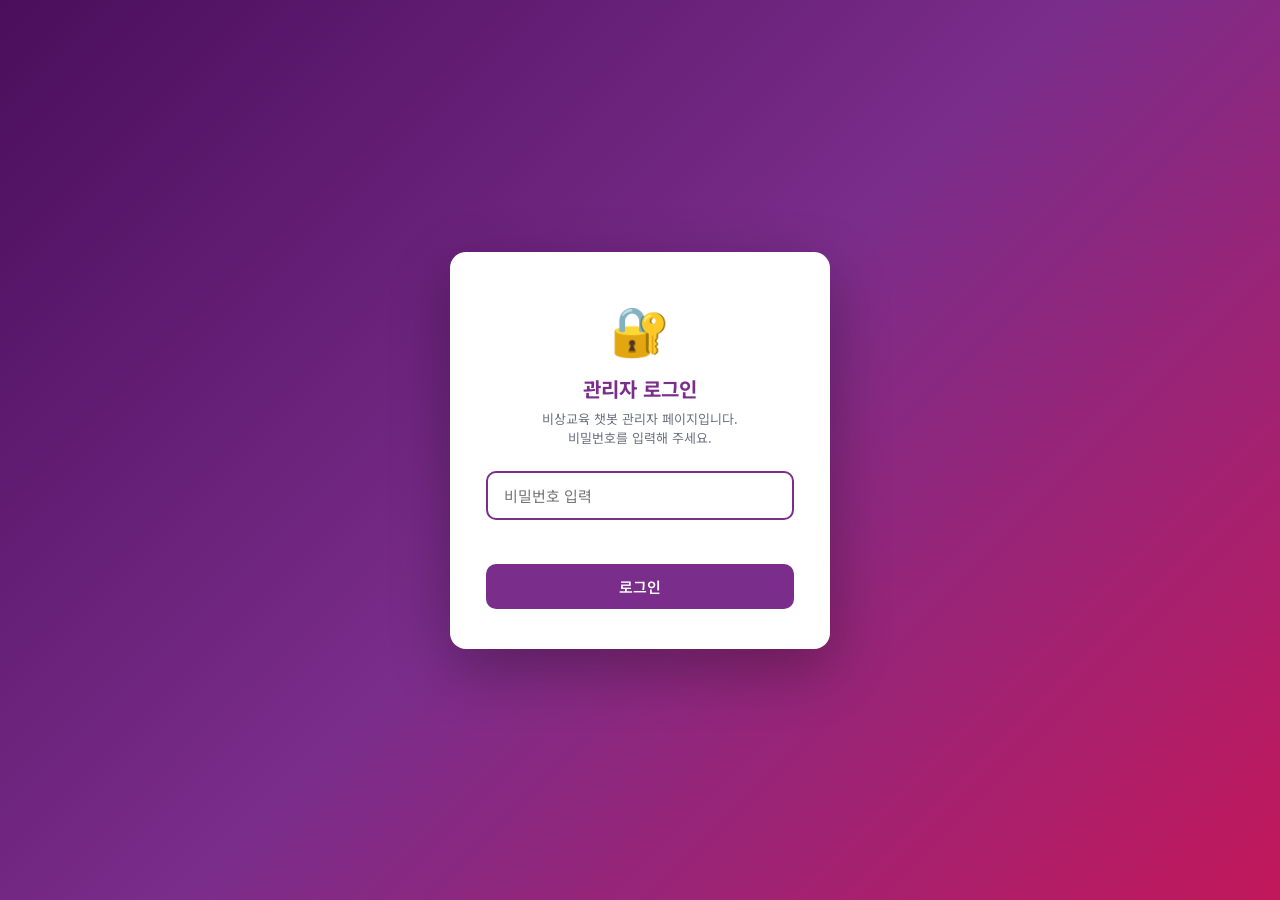
==== commit fa3efda4: "Change greeting from 'Hello' to 'Goodbye'" ====
--- a/admin.html
+++ b/admin.html
@@ -2,103 +2,709 @@
 <html lang="ko">
 <head>
   <meta charset="UTF-8" />
+  <meta name="viewport" content="width=device-width, initial-scale=1.0" />
   <title>비상교육 챗봇 관리자</title>
   <link rel="stylesheet" href="https://cdn.jsdelivr.net/npm/@fortawesome/fontawesome-free@6.4.0/css/all.min.css" />
+  <link href="https://fonts.googleapis.com/css2?family=Noto+Sans+KR:wght@400;500;700&display=swap" rel="stylesheet" />
   <style>
-    body { font-family: sans-serif; background: #f0f2f5; margin: 0; padding: 20px; }
-    .card { background: white; border-radius: 12px; padding: 20px; box-shadow: 0 2px 10px rgba(0,0,0,0.1); max-width: 1000px; margin: 0 auto; }
-    h1 { color: #1a56db; font-size: 20px; }
-    table { width: 100%; border-collapse: collapse; margin-top: 20px; }
-    th, td { padding: 12px; text-align: left; border-bottom: 1px solid #eee; }
-    th { background: #f8f9fa; }
-    .btn { padding: 8px 16px; border-radius: 6px; cursor: pointer; border: none; font-size: 13px; }
-    .btn-primary { background: #1a56db; color: white; }
-    .btn-danger { background: #ef4444; color: white; }
-    input, select { padding: 8px; border: 1px solid #ddd; border-radius: 4px; }
-    
-    /* 잠금 화면 */
-    #lockScreen { position: fixed; inset: 0; background: #1a56db; display: flex; align-items: center; justify-content: center; z-index: 1000; }
-    .lock-box { background: white; padding: 40px; border-radius: 16px; text-align: center; width: 300px; }
+    *, *::before, *::after { box-sizing: border-box; margin: 0; padding: 0; }
+    :root {
+      --primary: #7B2D8B;
+      --primary-dark: #5a1f67;
+      --accent: #E91E8C;
+      --green: #16a34a;
+      --red: #dc2626;
+      --gray-100: #f3f4f6;
+      --gray-200: #e5e7eb;
+      --gray-400: #9ca3af;
+      --gray-600: #4b5563;
+      --gray-800: #1f2937;
+      --shadow: 0 2px 12px rgba(0,0,0,0.1);
+      --radius: 12px;
+    }
+    body {
+      font-family: 'Noto Sans KR', sans-serif;
+      background: linear-gradient(135deg, #4A0E5C 0%, #7B2D8B 50%, #C2185B 100%);
+      min-height: 100vh;
+      padding: 24px 16px;
+      color: var(--gray-800);
+    }
+    .container { max-width: 1100px; margin: 0 auto; display: flex; flex-direction: column; gap: 20px; }
+
+    /* ── 헤더 ── */
+    .page-header {
+      background: white;
+      border-radius: var(--radius);
+      padding: 20px 28px;
+      box-shadow: var(--shadow);
+      display: flex; align-items: center; justify-content: space-between; flex-wrap: wrap; gap: 12px;
+    }
+    .page-header h1 { font-size: 20px; font-weight: 700; color: var(--primary); }
+    .page-header p { font-size: 13px; color: var(--gray-600); margin-top: 4px; }
+    .back-btn {
+      background: var(--primary); color: white; border: none; border-radius: 8px;
+      padding: 8px 18px; font-size: 14px; cursor: pointer; text-decoration: none;
+      display: inline-flex; align-items: center; gap: 6px;
+    }
+    .back-btn:hover { background: var(--primary-dark); }
+
+    /* ── 탭 ── */
+    .tab-bar {
+      display: flex; gap: 4px;
+      background: white; border-radius: var(--radius); padding: 6px;
+      box-shadow: var(--shadow);
+    }
+    .tab-btn {
+      flex: 1; padding: 10px; border: none; border-radius: 8px; cursor: pointer;
+      font-size: 14px; font-weight: 500; font-family: inherit;
+      background: transparent; color: var(--gray-600); transition: all 0.2s;
+    }
+    .tab-btn.active { background: var(--primary); color: white; }
+    .tab-btn:hover:not(.active) { background: var(--gray-100); }
+
+    /* ── 패널 ── */
+    .panel { background: white; border-radius: var(--radius); box-shadow: var(--shadow); overflow: hidden; }
+    .panel-header {
+      padding: 16px 24px; border-bottom: 1px solid var(--gray-200);
+      display: flex; align-items: center; justify-content: space-between; flex-wrap: wrap; gap: 10px;
+    }
+    .panel-header h2 { font-size: 16px; font-weight: 700; }
+    .panel-body { padding: 20px 24px; }
+
+    /* ── 버튼 ── */
+    .btn {
+      display: inline-flex; align-items: center; gap: 6px;
+      padding: 8px 16px; border: none; border-radius: 8px; cursor: pointer;
+      font-size: 13px; font-weight: 500; font-family: inherit; transition: all 0.2s;
+    }
+    .btn-primary { background: var(--primary); color: white; }
+    .btn-primary:hover { background: var(--primary-dark); }
+    .btn-success { background: var(--green); color: white; }
+    .btn-success:hover { filter: brightness(0.9); }
+    .btn-danger { background: var(--red); color: white; }
+    .btn-danger:hover { filter: brightness(0.9); }
+    .btn-ghost { background: var(--gray-100); color: var(--gray-600); border: 1px solid var(--gray-200); }
+    .btn-ghost:hover { background: var(--gray-200); }
+    .btn-sm { padding: 5px 10px; font-size: 12px; }
+
+    /* ── 검색/필터 ── */
+    .filter-row { display: flex; gap: 10px; flex-wrap: wrap; margin-bottom: 16px; }
+    .filter-row input, .filter-row select {
+      padding: 8px 12px; border: 1.5px solid var(--gray-200); border-radius: 8px;
+      font-size: 13px; font-family: inherit; outline: none; color: var(--gray-800);
+    }
+    .filter-row input:focus, .filter-row select:focus { border-color: var(--primary); }
+    .filter-row input { flex: 1; min-width: 160px; }
+    .filter-row select { min-width: 120px; }
+
+    /* ── 테이블 ── */
+    .table-wrap { overflow-x: auto; }
+    table { width: 100%; border-collapse: collapse; font-size: 13px; }
+    th { background: var(--gray-100); padding: 10px 12px; text-align: left; font-weight: 600; color: var(--gray-600); border-bottom: 2px solid var(--gray-200); white-space: nowrap; }
+    td { padding: 10px 12px; border-bottom: 1px solid var(--gray-200); vertical-align: middle; }
+    tr:last-child td { border-bottom: none; }
+    tr:hover td { background: #faf5ff; }
+
+    .badge {
+      display: inline-block; padding: 2px 8px; border-radius: 20px; font-size: 11px; font-weight: 600;
+    }
+    .badge-on { background: #dcfce7; color: #15803d; }
+    .badge-off { background: #fee2e2; color: #dc2626; }
+
+    .subject-tag {
+      display: inline-block; padding: 2px 8px; border-radius: 20px; font-size: 11px; font-weight: 500;
+    }
+    .tag-수학 { background: #dbeafe; color: #1d4ed8; }
+    .tag-영어 { background: #d1fae5; color: #065f46; }
+    .tag-과학 { background: #fef3c7; color: #92400e; }
+    .tag-사회역사 { background: #ede9fe; color: #5b21b6; }
+    .tag-국어 { background: #fce7f3; color: #9d174d; }
+    .tag-완자공부력 { background: #ffedd5; color: #9a3412; }
+
+    /* ── 모달 ── */
+    .modal-backdrop {
+      display: none; position: fixed; inset: 0; background: rgba(0,0,0,0.5);
+      z-index: 100; align-items: center; justify-content: center; padding: 20px;
+    }
+    .modal-backdrop.open { display: flex; }
+    .modal {
+      background: white; border-radius: var(--radius); width: 100%; max-width: 520px;
+      box-shadow: 0 20px 60px rgba(0,0,0,0.3); overflow: hidden;
+      animation: fadeUp 0.2s ease;
+    }
+    @keyframes fadeUp { from { opacity:0; transform:translateY(20px); } to { opacity:1; transform:none; } }
+    .modal-header {
+      padding: 16px 20px; background: var(--primary); color: white;
+      display: flex; align-items: center; justify-content: space-between;
+    }
+    .modal-header h3 { font-size: 16px; font-weight: 700; }
+    .modal-close { background: none; border: none; color: white; font-size: 20px; cursor: pointer; line-height: 1; }
+    .modal-body { padding: 20px; display: flex; flex-direction: column; gap: 14px; }
+    .modal-footer { padding: 14px 20px; border-top: 1px solid var(--gray-200); display: flex; justify-content: flex-end; gap: 10px; }
+
+    .form-group { display: flex; flex-direction: column; gap: 5px; }
+    .form-group label { font-size: 12px; font-weight: 600; color: var(--gray-600); }
+    .form-group input, .form-group select, .form-group textarea {
+      padding: 9px 12px; border: 1.5px solid var(--gray-200); border-radius: 8px;
+      font-size: 14px; font-family: inherit; outline: none; color: var(--gray-800);
+      transition: border-color 0.2s;
+    }
+    .form-group input:focus, .form-group select:focus, .form-group textarea:focus { border-color: var(--primary); }
+    .form-group textarea { resize: vertical; min-height: 60px; }
+    .checkbox-row { display: flex; align-items: center; gap: 8px; cursor: pointer; }
+    .checkbox-row input[type="checkbox"] { width: 16px; height: 16px; accent-color: var(--primary); cursor: pointer; }
+    .checkbox-row span { font-size: 14px; }
+
+    /* ── 토스트 ── */
+    .toast {
+      position: fixed; bottom: 24px; right: 24px; z-index: 200;
+      background: var(--gray-800); color: white; padding: 12px 20px; border-radius: 10px;
+      font-size: 14px; box-shadow: 0 4px 20px rgba(0,0,0,0.3);
+      transform: translateY(60px); opacity: 0; transition: all 0.3s ease;
+    }
+    .toast.show { transform: none; opacity: 1; }
+    .toast.success { background: var(--green); }
+    .toast.error { background: var(--red); }
+
+    /* ── 요약 카드 ── */
+    .stat-row { display: flex; gap: 12px; flex-wrap: wrap; margin-bottom: 20px; }
+    .stat-card {
+      flex: 1; min-width: 130px; background: var(--gray-100); border-radius: 10px;
+      padding: 14px 16px; text-align: center;
+    }
+    .stat-num { font-size: 28px; font-weight: 700; color: var(--primary); }
+    .stat-label { font-size: 12px; color: var(--gray-600); margin-top: 2px; }
+
+    .tab-content { display: none; }
+    .tab-content.active { display: block; }
+
+    .empty-row td { text-align: center; color: var(--gray-400); padding: 40px; }
+    .loading { text-align: center; color: var(--gray-400); padding: 40px; font-size: 14px; }
   </style>
 </head>
 <body>
-
-<div id="lockScreen">
-  <div class="lock-box">
-    <h2>Admin Login</h2>
-    <input type="password" id="pwInput" placeholder="Password" style="width:100%; margin-bottom:10px;">
-    <button class="btn btn-primary" style="width:100%" onclick="checkAuth()">확인</button>
+<div class="container">
+
+  <!-- 헤더 -->
+  <div class="page-header">
+    <div>
+      <h1>⚙️ 비상교육 챗봇 관리자</h1>
+      <p>교재 자료 등록 현황 및 링크를 이곳에서 관리합니다. 변경 즉시 챗봇에 반영됩니다.</p>
+    </div>
+    <div style="display:flex; gap:10px; align-items:center;">
+      <a href="https://mcmasterlee.github.io/visang-chatbot" class="back-btn"><i class="fa fa-arrow-left"></i> 챗봇으로 돌아가기</a>
+      <button onclick="logout()" style="
+        background:#fee2e2; color:#dc2626; border:1px solid #fca5a5;
+        border-radius:8px; padding:8px 16px; font-size:14px; font-weight:500;
+        font-family:inherit; cursor:pointer; display:flex; align-items:center; gap:6px;
+      "><i class="fa fa-right-from-bracket"></i> 로그아웃</button>
+    </div>
+  </div>
+
+  <!-- 탭 -->
+  <div class="tab-bar">
+    <button class="tab-btn active" onclick="switchTab('textbooks')">📚 교재 목록</button>
+    <button class="tab-btn" onclick="switchTab('links')">🔗 링크 관리</button>
+  </div>
+
+  <!-- ══ 교재 탭 ══ -->
+  <div id="tab-textbooks" class="tab-content active">
+    <div class="panel">
+      <div class="panel-header">
+        <h2>교재 자료 등록 현황</h2>
+        <button class="btn btn-primary" onclick="openTextbookModal()">
+          <i class="fa fa-plus"></i> 교재 추가
+        </button>
+      </div>
+      <div class="panel-body">
+        <!-- 통계 -->
+        <div class="stat-row" id="statRow">
+          <div class="stat-card"><div class="stat-num" id="statTotal">-</div><div class="stat-label">전체</div></div>
+          <div class="stat-card"><div class="stat-num" id="statReg">-</div><div class="stat-label">등록 완료</div></div>
+          <div class="stat-card"><div class="stat-num" id="statUnreg">-</div><div class="stat-label">미등록</div></div>
+        </div>
+        <!-- 필터 -->
+        <div class="filter-row">
+          <input type="text" id="tbSearch" placeholder="🔍 브랜드·레벨 검색" oninput="renderTextbooks()" />
+          <select id="tbSubject" onchange="renderTextbooks()">
+            <option value="">전체 과목</option>
+            <option>수학</option><option>영어</option><option>과학</option>
+            <option>사회역사</option><option>국어</option><option>완자공부력</option>
+          </select>
+          <select id="tbGrade" onchange="renderTextbooks()">
+            <option value="">전체 학교급</option>
+            <option>고등</option><option>중학</option><option>초등</option>
+          </select>
+          <select id="tbStatus" onchange="renderTextbooks()">
+            <option value="">전체 상태</option>
+            <option value="true">등록 완료</option>
+            <option value="false">미등록</option>
+          </select>
+        </div>
+        <!-- 테이블 -->
+        <div class="table-wrap">
+          <table>
+            <thead>
+              <tr>
+                <th>과목</th><th>학교급</th><th>브랜드</th><th>권·학기</th>
+                <th>상태</th><th>비고</th><th style="width:90px">관리</th>
+              </tr>
+            </thead>
+            <tbody id="tbBody"><tr><td colspan="7" class="loading">불러오는 중...</td></tr></tbody>
+          </table>
+        </div>
+      </div>
+    </div>
+  </div>
+
+  <!-- ══ 링크 탭 ══ -->
+  <div id="tab-links" class="tab-content">
+    <div class="panel">
+      <div class="panel-header">
+        <h2>서비스 링크 관리</h2>
+        <button class="btn btn-primary" onclick="openLinkModal()">
+          <i class="fa fa-plus"></i> 링크 추가
+        </button>
+      </div>
+      <div class="panel-body">
+        <p style="font-size:13px; color:var(--gray-600); margin-bottom:16px;">
+          ⚠️ 링크를 변경하면 챗봇의 AI 안내 메시지에 즉시 반영됩니다. URL은 정확히 입력해 주세요.
+        </p>
+        <div class="table-wrap">
+          <table>
+            <thead>
+              <tr><th>식별자</th><th>설명</th><th>URL</th><th>카테고리</th><th style="width:90px">관리</th></tr>
+            </thead>
+            <tbody id="lkBody"><tr><td colspan="5" class="loading">불러오는 중...</td></tr></tbody>
+          </table>
+        </div>
+      </div>
+    </div>
+  </div>
+
+</div><!-- /container -->
+
+<!-- ══ 교재 모달 ══ -->
+<div class="modal-backdrop" id="textbookModal">
+  <div class="modal">
+    <div class="modal-header">
+      <h3 id="tbModalTitle">교재 추가</h3>
+      <button class="modal-close" onclick="closeModal('textbookModal')">×</button>
+    </div>
+    <div class="modal-body">
+      <input type="hidden" id="tbId" />
+      <div class="form-group">
+        <label>과목 *</label>
+        <select id="tbSubjectInput">
+          <option value="">선택</option>
+          <option>수학</option><option>영어</option><option>과학</option>
+          <option>사회역사</option><option>국어</option><option>완자공부력</option>
+        </select>
+      </div>
+      <div class="form-group">
+        <label>학교급 *</label>
+        <select id="tbGradeInput">
+          <option value="">선택</option>
+          <option>고등</option><option>중학</option><option>초등</option>
+        </select>
+      </div>
+      <div class="form-group">
+        <label>브랜드(시리즈명) *</label>
+        <input type="text" id="tbBrandInput" placeholder="예: 완자 기출PICK, 오투, 한끝" />
+      </div>
+      <div class="form-group">
+        <label>권·학기 목록 *</label>
+        <textarea id="tbLevelsInput" placeholder="예: 공통수학 1, 공통수학 2, 대수&#10;또는: 1-1, 1-2, 2-1, 2-2"></textarea>
+      </div>
+      <div class="form-group">
+        <label>비고 (개정 정보 등)</label>
+        <input type="text" id="tbNoteInput" placeholder="예: 15개정, 22개정, 라이트/파워" />
+      </div>
+      <label class="checkbox-row">
+        <input type="checkbox" id="tbRegistered" checked />
+        <span>자료실 등록 완료</span>
+      </label>
+    </div>
+    <div class="modal-footer">
+      <button class="btn btn-ghost" onclick="closeModal('textbookModal')">취소</button>
+      <button class="btn btn-success" onclick="saveTextbook()"><i class="fa fa-save"></i> 저장</button>
+    </div>
   </div>
 </div>
 
-<div class="card">
-  <div style="display:flex; justify-content:space-between; align-items:center;">
-    <h1>교재 데이터 관리</h1>
-    <button class="btn btn-primary" onclick="addBook()">신규 등록</button>
+<!-- ══ 링크 모달 ══ -->
+<div class="modal-backdrop" id="linkModal">
+  <div class="modal">
+    <div class="modal-header">
+      <h3 id="lkModalTitle">링크 추가</h3>
+      <button class="modal-close" onclick="closeModal('linkModal')">×</button>
+    </div>
+    <div class="modal-body">
+      <input type="hidden" id="lkId" />
+      <div class="form-group">
+        <label>식별자 (영문, 영문자·_만 사용) *</label>
+        <input type="text" id="lkKeyInput" placeholder="예: vivasam, book_visang, kakao" />
+      </div>
+      <div class="form-group">
+        <label>설명 *</label>
+        <input type="text" id="lkLabelInput" placeholder="예: 비바샘 비상교재 자료실" />
+      </div>
+      <div class="form-group">
+        <label>URL *</label>
+        <input type="url" id="lkUrlInput" placeholder="https://..." />
+      </div>
+      <div class="form-group">
+        <label>카테고리</label>
+        <select id="lkCategoryInput">
+          <option>비바샘</option><option>비상교재</option><option>스콘</option><option>기타</option>
+        </select>
+      </div>
+    </div>
+    <div class="modal-footer">
+      <button class="btn btn-ghost" onclick="closeModal('linkModal')">취소</button>
+      <button class="btn btn-success" onclick="saveLink()"><i class="fa fa-save"></i> 저장</button>
+    </div>
   </div>
-  
-  <table>
-    <thead>
-      <tr>
-        <th>과목</th><th>학교급</th><th>교재명</th><th>등록상태</th><th>관리</th>
-      </tr>
-    </thead>
-    <tbody id="bookList">
-      <!-- 데이터 로드 영역 -->
-    </tbody>
-  </table>
 </div>
 
+<!-- 토스트 -->
+<div class="toast" id="toast"></div>
+
+<!-- ══ 비밀번호 잠금 화면 ══ -->
+<div id="lockScreen" style="
+  display:none; position:fixed; inset:0; z-index:999;
+  background:linear-gradient(135deg,#4A0E5C 0%,#7B2D8B 50%,#C2185B 100%);
+  align-items:center; justify-content:center;
+">
+  <div style="
+    background:white; border-radius:16px; padding:40px 36px;
+    width:100%; max-width:380px; box-shadow:0 20px 60px rgba(0,0,0,0.3);
+    text-align:center;
+  ">
+    <div style="font-size:48px; margin-bottom:12px;">🔐</div>
+    <h2 style="font-size:20px; font-weight:700; color:#7B2D8B; margin-bottom:6px;">관리자 로그인</h2>
+    <p style="font-size:13px; color:#6b7280; margin-bottom:24px;">비상교육 챗봇 관리자 페이지입니다.<br>비밀번호를 입력해 주세요.</p>
+    <input
+      type="password"
+      id="pwInput"
+      placeholder="비밀번호 입력"
+      onkeydown="if(event.key==='Enter') checkPassword()"
+      style="
+        width:100%; padding:12px 16px; border:2px solid #e5e7eb;
+        border-radius:10px; font-size:15px; outline:none;
+        font-family:inherit; margin-bottom:12px;
+        transition:border-color 0.2s;
+      "
+      onfocus="this.style.borderColor='#7B2D8B'"
+      onblur="this.style.borderColor='#e5e7eb'"
+    />
+    <div id="pwError" style="color:#dc2626; font-size:13px; min-height:20px; margin-bottom:12px;"></div>
+    <button onclick="checkPassword()" style="
+      width:100%; padding:12px; background:#7B2D8B; color:white;
+      border:none; border-radius:10px; font-size:15px; font-weight:600;
+      font-family:inherit; cursor:pointer; transition:background 0.2s;
+    " onmouseover="this.style.background='#5a1f67'" onmouseout="this.style.background='#7B2D8B'">
+      로그인
+    </button>
+  </div>
+</div>
+
 <script>
-const ADMIN_PW = 'visang2024!'; // 실제 운영 시 변경 필수
+// ── 비밀번호 설정 (변경 시 이 값만 수정) ──
+const ADMIN_PASSWORD = 'visang2024!';
+
+// ── 비밀번호 확인 ──
+function checkPassword() {
+  const input = document.getElementById('pwInput').value;
+  const errEl = document.getElementById('pwError');
+  if (input === ADMIN_PASSWORD) {
+    // 세션 저장 (탭 닫으면 초기화)
+    sessionStorage.setItem('admin_auth', 'ok');
+    document.getElementById('lockScreen').style.display = 'none';
+    init();
+  } else {
+    errEl.textContent = '❌ 비밀번호가 올바르지 않습니다.';
+    document.getElementById('pwInput').value = '';
+    document.getElementById('pwInput').focus();
+    setTimeout(() => errEl.textContent = '', 2500);
+  }
+}
+
+// ── 잠금 화면 표시 여부 확인 ──
+function checkAuth() {
+  if (sessionStorage.getItem('admin_auth') === 'ok') {
+    // 이미 인증됨 → 바로 초기화
+    init();
+  } else {
+    // 잠금 화면 표시
+    const ls = document.getElementById('lockScreen');
+    ls.style.display = 'flex';
+    setTimeout(() => document.getElementById('pwInput').focus(), 100);
+  }
+}
+
+// ── 상태 ──
+let allTextbooks = [];
+let allLinks     = [];
+
+// ── 탭 전환 ──
+function switchTab(tab) {
+  document.querySelectorAll('.tab-btn').forEach((b, i) => {
+    b.classList.toggle('active', ['textbooks','links'][i] === tab);
+  });
+  document.querySelectorAll('.tab-content').forEach(c => c.classList.remove('active'));
+  document.getElementById('tab-' + tab).classList.add('active');
+}
+
+// ── 초기화 ──
+async function init() {
+  await Promise.all([loadTextbooks(), loadLinks()]);
+}
+
+// ── 로그아웃 ──
+function logout() {
+  sessionStorage.removeItem('admin_auth');
+  location.reload();
+}
+
+// ── Table API 절대 URL (Netlify 배포 환경에서도 동작) ──
 const API_BASE = 'https://www.genspark.ai/api/code_sandbox_light/preview/0b8c60ae-258c-4dee-a4a9-c03cd18e338b';
 
-function checkAuth() {
-  const val = document.getElementById('pwInput').value;
-  if(val === ADMIN_PW) {
-    document.getElementById('lockScreen').style.display = 'none';
-    loadData();
-  } else {
-    alert('비밀번호가 틀렸습니다.');
-  }
-}
-
-async function loadData() {
-  const res = await fetch(`${API_BASE}/tables/textbooks`);
-  const data = await res.json();
-  const list = document.getElementById('bookList');
-  list.innerHTML = data.data.map(t => `
+// ── 교재 로드 ──
+async function loadTextbooks() {
+  try {
+    let all = [], page = 1, limit = 500;
+    while (true) {
+      const res  = await fetch(`${API_BASE}/tables/textbooks?page=${page}&limit=${limit}`);
+      const data = await res.json();
+      all = all.concat(data.data || []);
+      if (all.length >= data.total) break;
+      page++;
+    }
+    allTextbooks = all;
+    updateStats();
+    renderTextbooks();
+  } catch(e) {
+    document.getElementById('tbBody').innerHTML = '<tr><td colspan="7" class="loading">로드 실패: ' + e.message + '</td></tr>';
+  }
+}
+
+// ── 링크 로드 ──
+async function loadLinks() {
+  try {
+    const res  = await fetch(`${API_BASE}/tables/links?limit=200`);
+    const data = await res.json();
+    allLinks   = data.data || [];
+    renderLinks();
+  } catch(e) {
+    document.getElementById('lkBody').innerHTML = '<tr><td colspan="5" class="loading">로드 실패: ' + e.message + '</td></tr>';
+  }
+}
+
+// ── 통계 업데이트 ──
+function updateStats() {
+  document.getElementById('statTotal').textContent = allTextbooks.length;
+  document.getElementById('statReg').textContent   = allTextbooks.filter(t => t.registered).length;
+  document.getElementById('statUnreg').textContent = allTextbooks.filter(t => !t.registered).length;
+}
+
+// ── 교재 렌더링 ──
+function renderTextbooks() {
+  const q       = (document.getElementById('tbSearch').value || '').toLowerCase();
+  const subject = document.getElementById('tbSubject').value;
+  const grade   = document.getElementById('tbGrade').value;
+  const status  = document.getElementById('tbStatus').value;
+
+  const filtered = allTextbooks.filter(t => {
+    if (subject && t.subject !== subject) return false;
+    if (grade   && t.grade   !== grade)   return false;
+    if (status  !== '') {
+      const want = status === 'true';
+      if (Boolean(t.registered) !== want) return false;
+    }
+    if (q) {
+      const hay = ((t.brand||'') + ' ' + (t.levels||'') + ' ' + (t.note||'')).toLowerCase();
+      if (!hay.includes(q)) return false;
+    }
+    return true;
+  });
+
+  if (filtered.length === 0) {
+    document.getElementById('tbBody').innerHTML = '<tr class="empty-row"><td colspan="7">검색 결과가 없습니다.</td></tr>';
+    return;
+  }
+
+  const subjectKey = s => s ? s.replace(/[\s·]/g,'') : '';
+
+  document.getElementById('tbBody').innerHTML = filtered.map(t => `
     <tr>
-      <td>${t.subject}</td>
-      <td>${t.grade}</td>
-      <td>${t.brand}</td>
-      <td>${t.registered ? '✅ 완료' : '❌ 미등록'}</td>
+      <td><span class="subject-tag tag-${subjectKey(t.subject)}">${t.subject||'-'}</span></td>
+      <td>${t.grade||'-'}</td>
+      <td><strong>${t.brand||'-'}</strong></td>
+      <td style="max-width:260px; word-break:break-word; font-size:12px;">${t.levels||'-'}</td>
+      <td><span class="badge ${t.registered ? 'badge-on' : 'badge-off'}">${t.registered ? '등록 완료' : '미등록'}</span></td>
+      <td style="font-size:12px; color:var(--gray-600);">${t.note||''}</td>
       <td>
-        <button class="btn btn-danger" onclick="deleteBook('${t.id}')">삭제</button>
+        <button class="btn btn-ghost btn-sm" onclick="editTextbook('${t.id}')"><i class="fa fa-pen"></i></button>
+        <button class="btn btn-danger btn-sm" style="margin-left:4px" onclick="deleteTextbook('${t.id}')"><i class="fa fa-trash"></i></button>
       </td>
-    </tr>
-  `).join('');
-}
-
-async function addBook() {
-  const brand = prompt("교재명을 입력하세요");
-  if(!brand) return;
-  
-  await fetch(`${API_BASE}/tables/textbooks`, {
-    method: 'POST',
-    headers: { 'Content-Type': 'application/json' },
-    body: JSON.stringify({
-      subject: '기타', grade: '기타', brand: brand, registered: true
-    })
-  });
-  loadData();
-}
-
-async function deleteBook(id) {
-  if(!confirm('정말 삭제할까요?')) return;
-  await fetch(`${API_BASE}/tables/textbooks/${id}`, { method: 'DELETE' });
-  loadData();
-}
+    </tr>`).join('');
+}
+
+// ── 링크 렌더링 ──
+function renderLinks() {
+  if (allLinks.length === 0) {
+    document.getElementById('lkBody').innerHTML = '<tr class="empty-row"><td colspan="5">링크가 없습니다.</td></tr>';
+    return;
+  }
+  document.getElementById('lkBody').innerHTML = allLinks.map(l => `
+    <tr>
+      <td><code style="background:var(--gray-100);padding:2px 6px;border-radius:4px;font-size:12px;">${l.key||'-'}</code></td>
+      <td>${l.label||'-'}</td>
+      <td style="max-width:300px; overflow:hidden; text-overflow:ellipsis; white-space:nowrap;">
+        <a href="${l.url}" target="_blank" style="color:#2563eb; text-decoration:none; font-size:12px;">${l.url||'-'}</a>
+      </td>
+      <td><span class="badge badge-on" style="background:#ede9fe;color:#5b21b6;">${l.category||'-'}</span></td>
+      <td>
+        <button class="btn btn-ghost btn-sm" onclick="editLink('${l.id}')"><i class="fa fa-pen"></i></button>
+        <button class="btn btn-danger btn-sm" style="margin-left:4px" onclick="deleteLink('${l.id}')"><i class="fa fa-trash"></i></button>
+      </td>
+    </tr>`).join('');
+}
+
+// ── 교재 모달 ──
+function openTextbookModal(data) {
+  document.getElementById('tbModalTitle').textContent = data ? '교재 수정' : '교재 추가';
+  document.getElementById('tbId').value            = data?.id || '';
+  document.getElementById('tbSubjectInput').value  = data?.subject || '';
+  document.getElementById('tbGradeInput').value    = data?.grade || '';
+  document.getElementById('tbBrandInput').value    = data?.brand || '';
+  document.getElementById('tbLevelsInput').value   = data?.levels || '';
+  document.getElementById('tbNoteInput').value     = data?.note || '';
+  document.getElementById('tbRegistered').checked  = data ? Boolean(data.registered) : true;
+  document.getElementById('textbookModal').classList.add('open');
+}
+
+function editTextbook(id) {
+  const t = allTextbooks.find(x => x.id === id);
+  if (t) openTextbookModal(t);
+}
+
+async function saveTextbook() {
+  const id       = document.getElementById('tbId').value;
+  const payload  = {
+    subject:    document.getElementById('tbSubjectInput').value.trim(),
+    grade:      document.getElementById('tbGradeInput').value.trim(),
+    brand:      document.getElementById('tbBrandInput').value.trim(),
+    levels:     document.getElementById('tbLevelsInput').value.trim(),
+    note:       document.getElementById('tbNoteInput').value.trim(),
+    registered: document.getElementById('tbRegistered').checked
+  };
+  if (!payload.subject || !payload.grade || !payload.brand || !payload.levels) {
+    showToast('과목, 학교급, 브랜드, 권·학기는 필수입니다.', 'error');
+    return;
+  }
+  try {
+    const method = id ? 'PUT' : 'POST';
+    const url    = id ? `${API_BASE}/tables/textbooks/${id}` : `${API_BASE}/tables/textbooks`;
+    const res    = await fetch(url, { method, headers: {'Content-Type':'application/json'}, body: JSON.stringify(payload) });
+    if (!res.ok) throw new Error(await res.text());
+    showToast(id ? '교재가 수정되었습니다.' : '교재가 추가되었습니다.', 'success');
+    closeModal('textbookModal');
+    await loadTextbooks();
+  } catch(e) {
+    showToast('저장 실패: ' + e.message, 'error');
+  }
+}
+
+async function deleteTextbook(id) {
+  const t = allTextbooks.find(x => x.id === id);
+  if (!confirm(`"${t?.brand} (${t?.grade})" 교재를 삭제하시겠습니까?`)) return;
+  try {
+    const res = await fetch(`${API_BASE}/tables/textbooks/${id}`, { method: 'DELETE' });
+    if (res.status !== 204 && !res.ok) throw new Error(await res.text());
+    showToast('삭제되었습니다.', 'success');
+    await loadTextbooks();
+  } catch(e) {
+    showToast('삭제 실패: ' + e.message, 'error');
+  }
+}
+
+// ── 링크 모달 ──
+function openLinkModal(data) {
+  document.getElementById('lkModalTitle').textContent  = data ? '링크 수정' : '링크 추가';
+  document.getElementById('lkId').value               = data?.id || '';
+  document.getElementById('lkKeyInput').value         = data?.key || '';
+  document.getElementById('lkLabelInput').value       = data?.label || '';
+  document.getElementById('lkUrlInput').value         = data?.url || '';
+  document.getElementById('lkCategoryInput').value    = data?.category || '기타';
+  document.getElementById('linkModal').classList.add('open');
+}
+
+function editLink(id) {
+  const l = allLinks.find(x => x.id === id);
+  if (l) openLinkModal(l);
+}
+
+async function saveLink() {
+  const id      = document.getElementById('lkId').value;
+  const payload = {
+    key:      document.getElementById('lkKeyInput').value.trim(),
+    label:    document.getElementById('lkLabelInput').value.trim(),
+    url:      document.getElementById('lkUrlInput').value.trim(),
+    category: document.getElementById('lkCategoryInput').value
+  };
+  if (!payload.key || !payload.label || !payload.url) {
+    showToast('식별자, 설명, URL은 필수입니다.', 'error');
+    return;
+  }
+  try {
+    const method = id ? 'PUT' : 'POST';
+    const url    = id ? `${API_BASE}/tables/links/${id}` : `${API_BASE}/tables/links`;
+    const res    = await fetch(url, { method, headers: {'Content-Type':'application/json'}, body: JSON.stringify(payload) });
+    if (!res.ok) throw new Error(await res.text());
+    showToast(id ? '링크가 수정되었습니다.' : '링크가 추가되었습니다.', 'success');
+    closeModal('linkModal');
+    await loadLinks();
+  } catch(e) {
+    showToast('저장 실패: ' + e.message, 'error');
+  }
+}
+
+async function deleteLink(id) {
+  const l = allLinks.find(x => x.id === id);
+  if (!confirm(`"${l?.label}" 링크를 삭제하시겠습니까?`)) return;
+  try {
+    const res = await fetch(`${API_BASE}/tables/links/${id}`, { method: 'DELETE' });
+    if (res.status !== 204 && !res.ok) throw new Error(await res.text());
+    showToast('삭제되었습니다.', 'success');
+    await loadLinks();
+  } catch(e) {
+    showToast('삭제 실패: ' + e.message, 'error');
+  }
+}
+
+// ── 공통 ──
+function closeModal(id) {
+  document.getElementById(id).classList.remove('open');
+}
+
+// 모달 외부 클릭 시 닫기
+document.querySelectorAll('.modal-backdrop').forEach(bd => {
+  bd.addEventListener('click', e => { if (e.target === bd) bd.classList.remove('open'); });
+});
+
+function showToast(msg, type = '') {
+  const t = document.getElementById('toast');
+  t.textContent = msg;
+  t.className = 'toast ' + type;
+  void t.offsetWidth;
+  t.classList.add('show');
+  setTimeout(() => t.classList.remove('show'), 3000);
+}
+
+// 페이지 로드 시 인증 확인
+checkAuth();
 </script>
 </body>
 </html>
